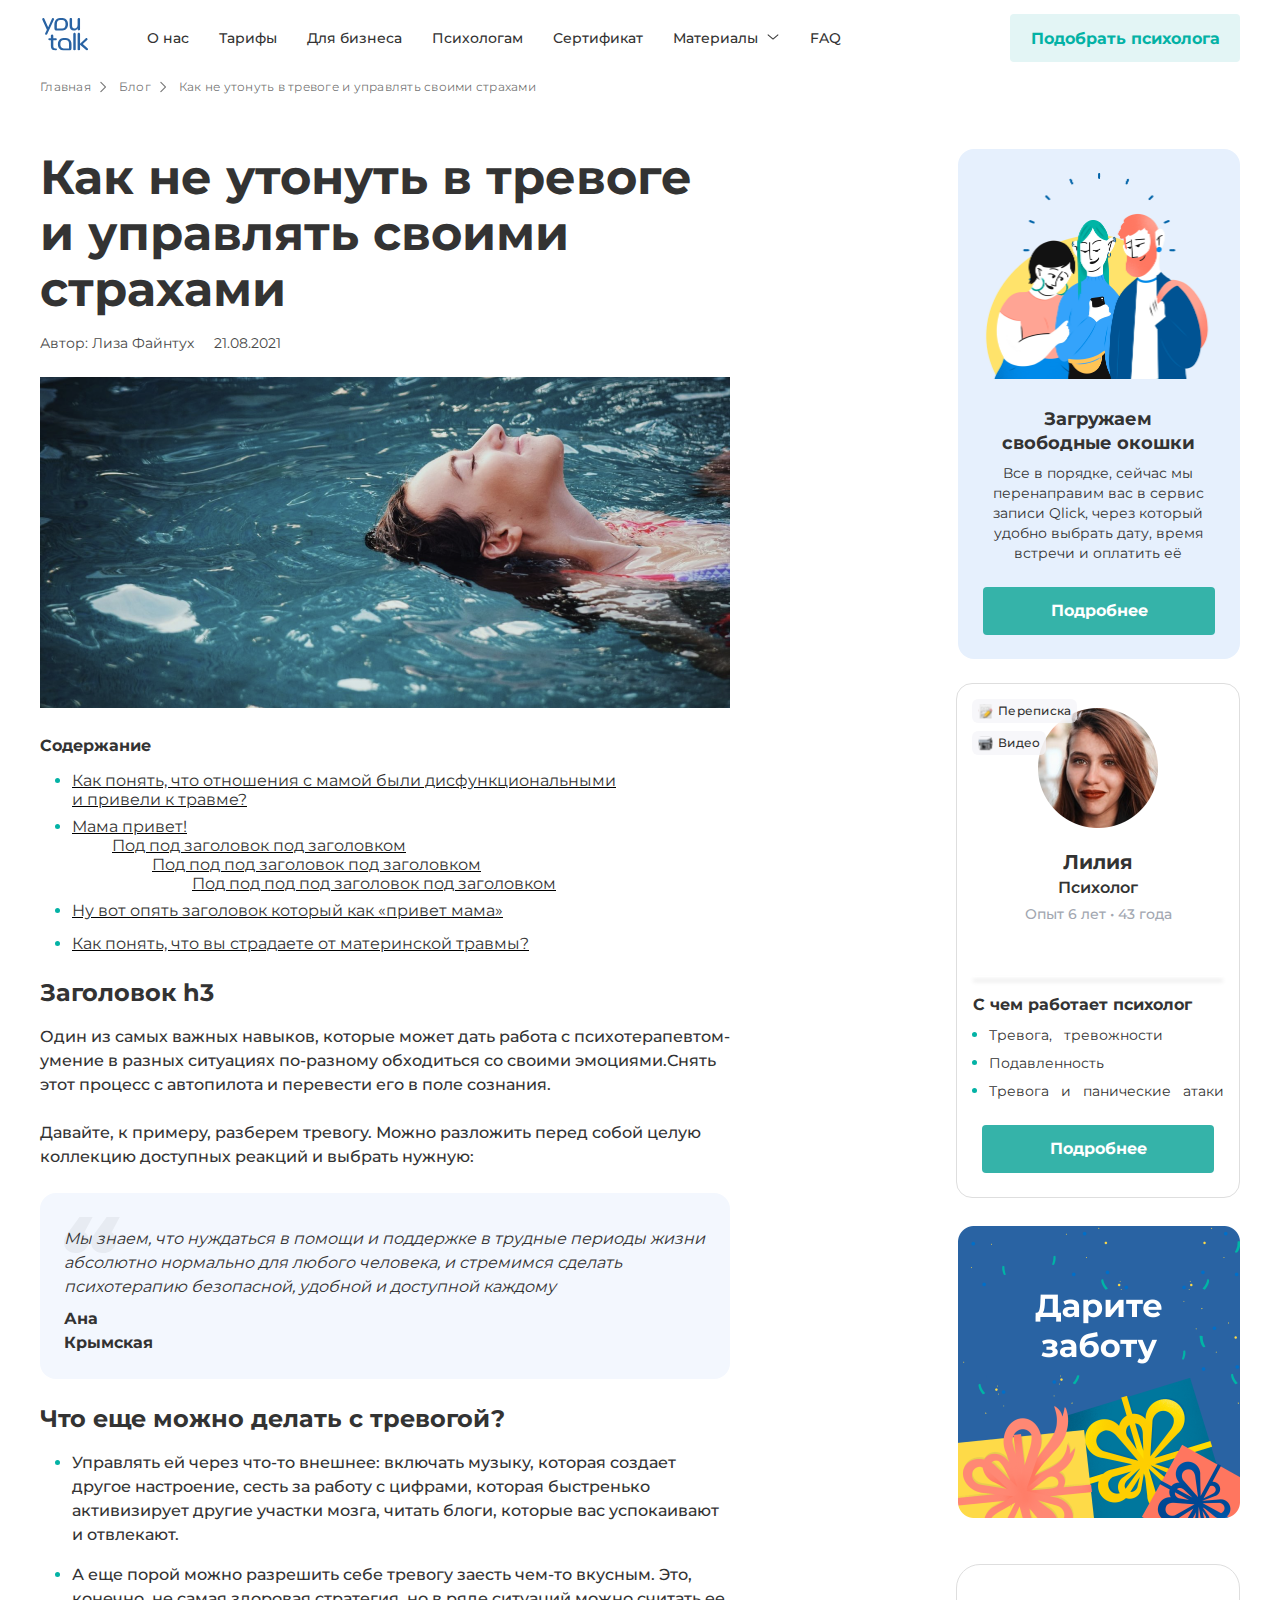
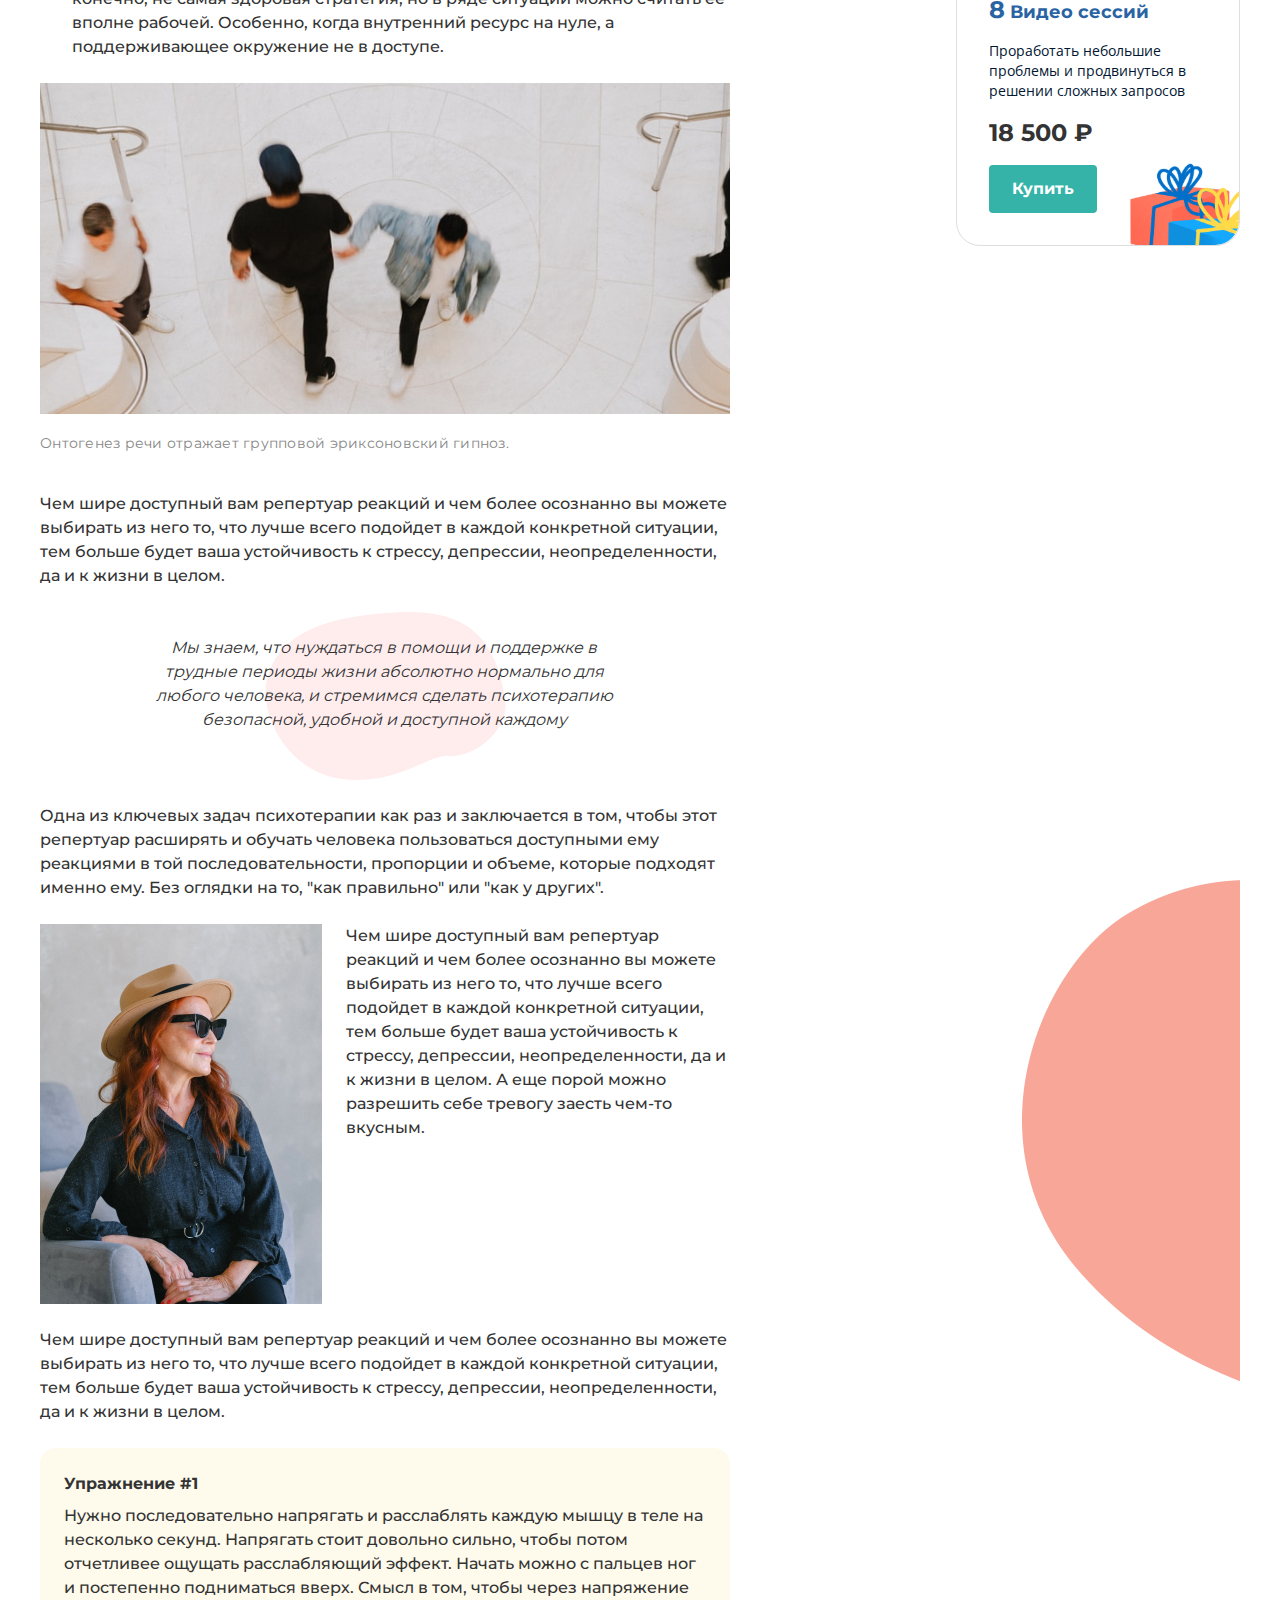
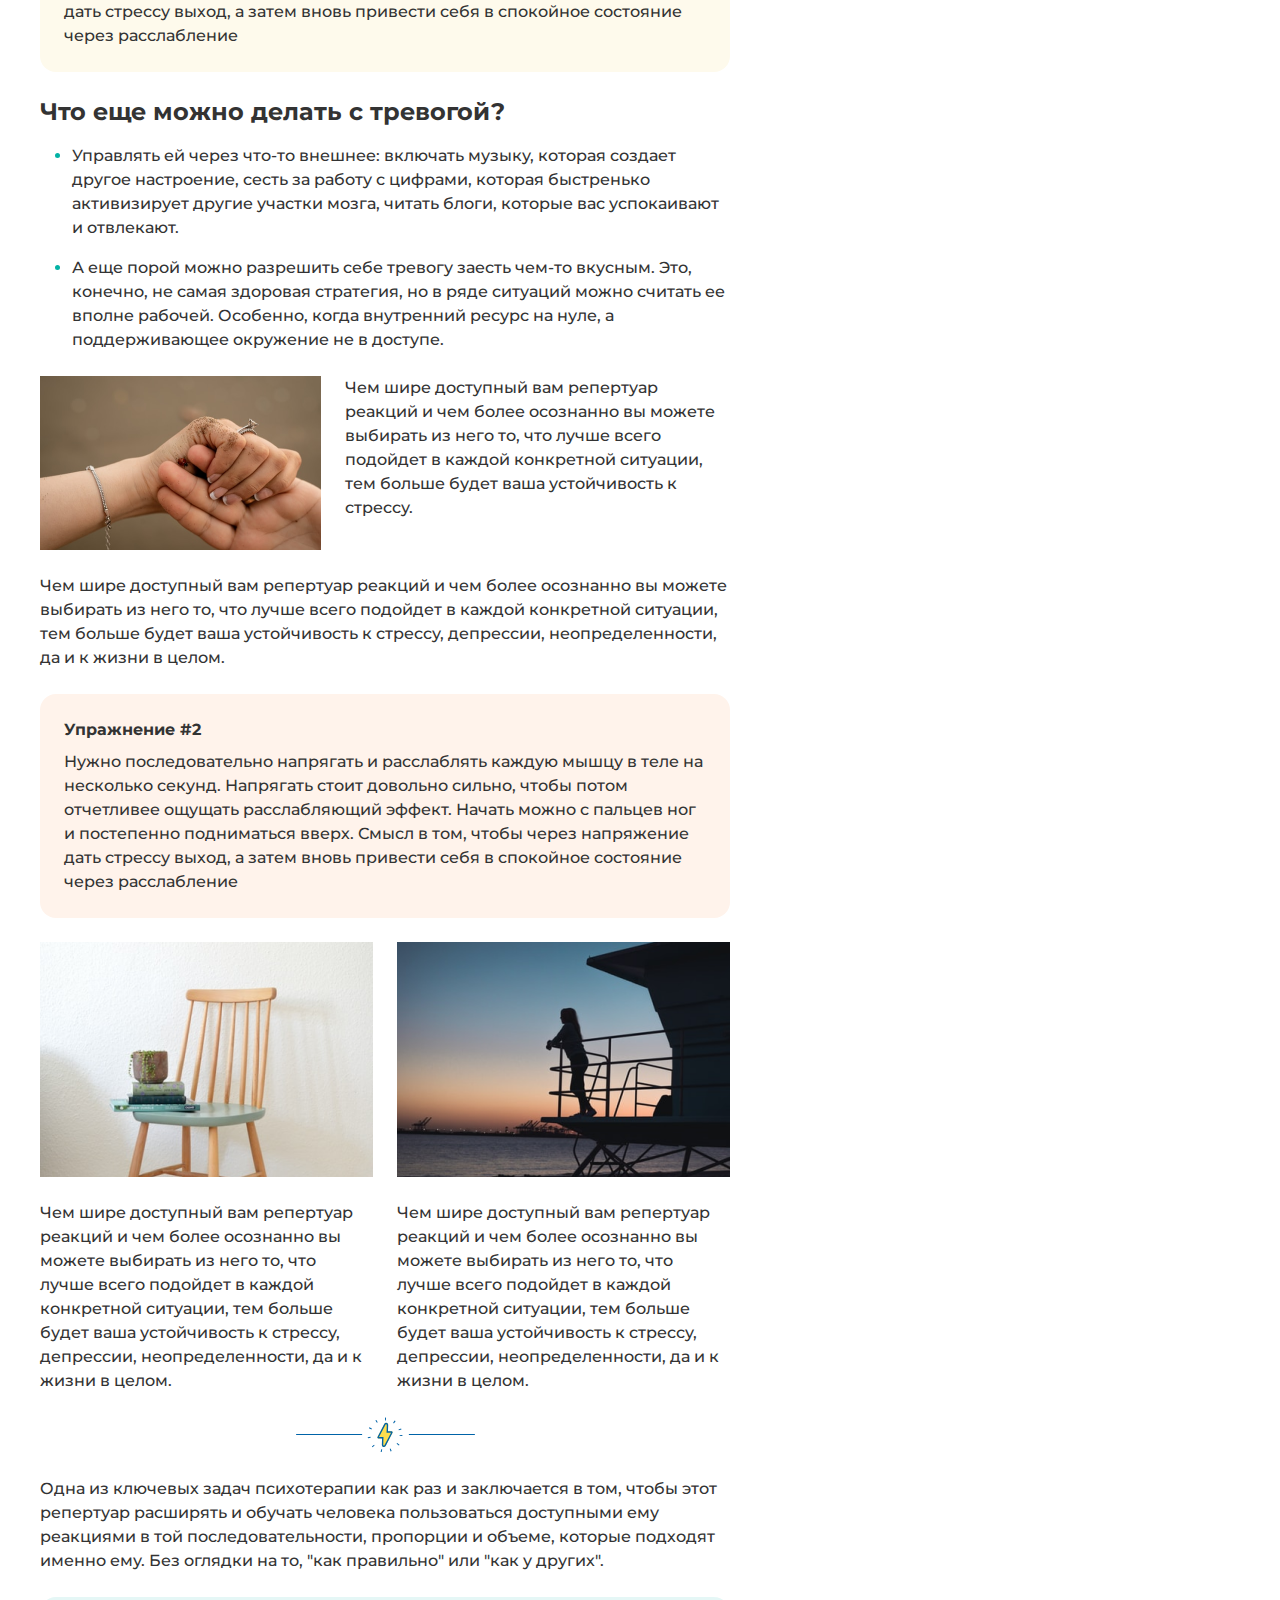
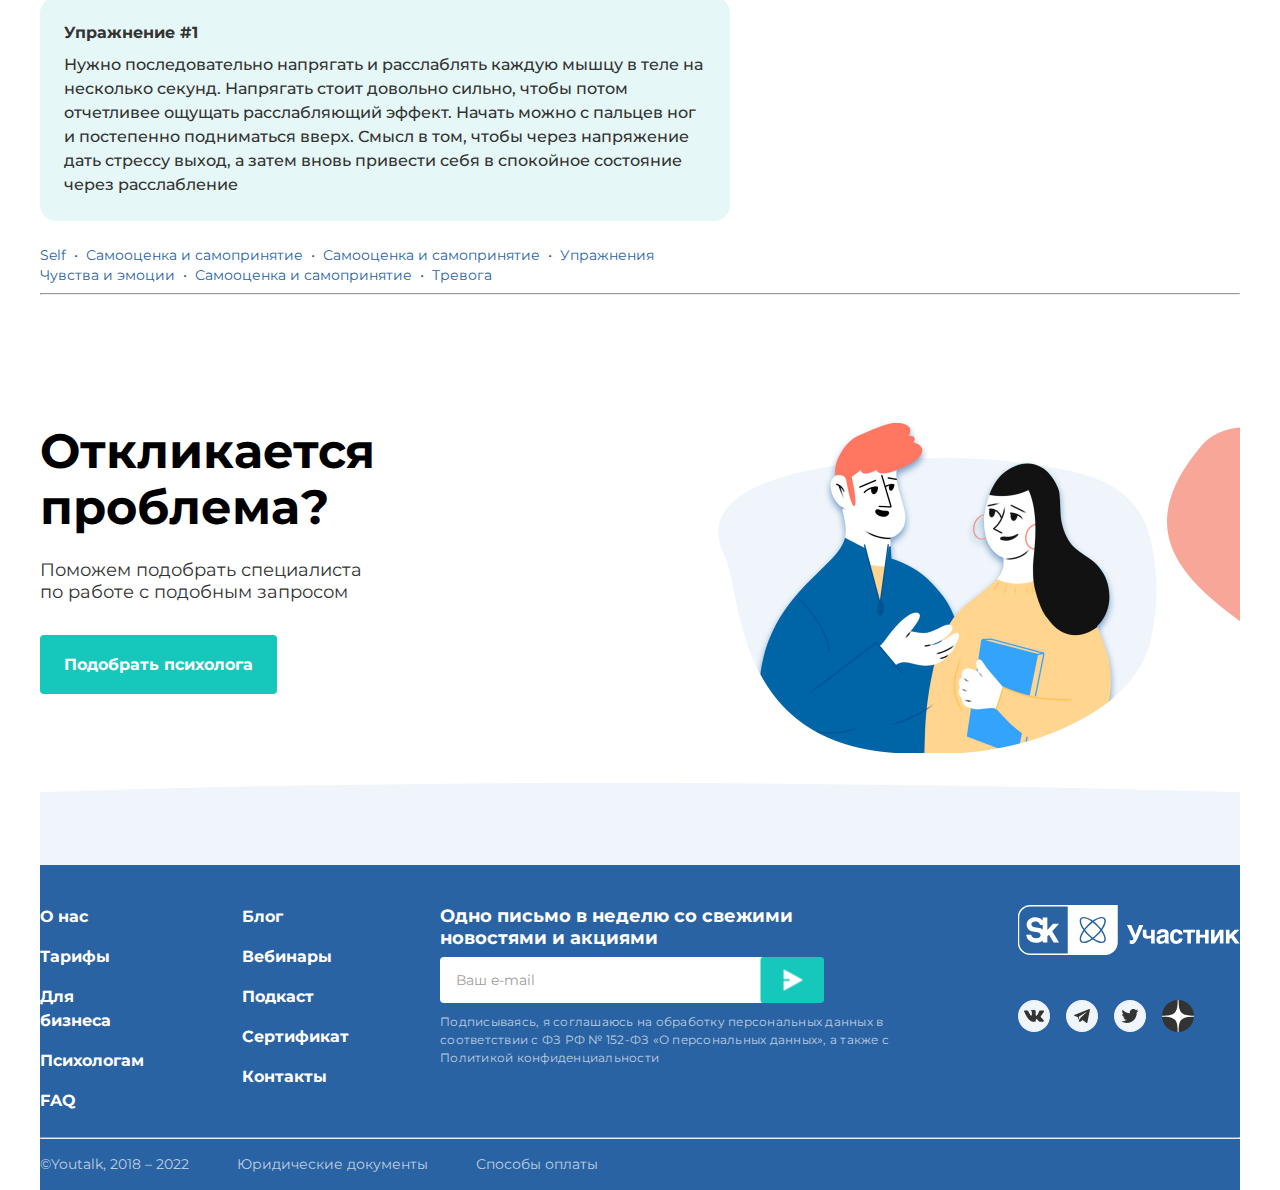
==== Article/index.html @ 116f2fff "add site" ====
<!DOCTYPE html>
<html lang="ru">
<head>
    <meta charset="utf-8">
    <meta name="viewport" content="width=device-width">
    <link rel="stylesheet" href="../Article/CSS/index.css">
    <link rel="preconnect" href="https://fonts.googleapis.com">
    <link rel="preconnect" href="https://fonts.gstatic.com" crossorigin>
    <link href="https://fonts.googleapis.com/css2?family=Open+Sans&display=swap" rel="stylesheet">
    <title>Youtalk - Article</title>
</head>

<body>
    <div class="container">
        <header>
            <section class="header">
                <div class="header__logo">
                    <svg width="51" height="36" viewBox="0 0 52 40" fill="none" xmlns="http://www.w3.org/2000/svg">
                        <g clip-path="url(#clip0_4492_2245)">
                            <path
                                d="M13.3302 1.2804C13.3303 1.11943 13.2953 0.960409 13.2279 0.814578C13.1604 0.668747 13.0621 0.539666 12.9398 0.436463C12.6952 0.205117 12.3717 0.0779848 12.0367 0.0815367C11.8038 0.0777518 11.5746 0.140646 11.3756 0.262943C11.1562 0.404074 10.9896 0.614972 10.902 0.862374L6.73786 10.2114L2.56334 0.84397C2.47188 0.611079 2.31107 0.412633 2.10314 0.276053C1.89521 0.139474 1.65042 0.0715042 1.40259 0.0815367C1.04757 0.079776 0.703499 0.205576 0.431833 0.436463C0.296375 0.538044 0.186622 0.670551 0.111538 0.823162C0.036454 0.975774 -0.00183214 1.14416 -0.000193683 1.31458C-0.00164511 1.48194 0.034856 1.64742 0.106512 1.79833L5.31166 12.9772L3.45342 16.9839C3.3752 17.1552 3.3293 17.3398 3.31809 17.5281C3.31575 17.6859 3.35009 17.8421 3.41834 17.9841C3.48659 18.1261 3.58685 18.25 3.71107 18.3458C3.95587 18.5555 4.26716 18.6694 4.58814 18.6665C4.82369 18.6655 5.05368 18.5941 5.24919 18.4614C5.46262 18.3199 5.62866 18.1164 5.72546 17.8778L13.2235 1.79833C13.2944 1.63509 13.3308 1.45867 13.3302 1.2804Z"
                                fill="#2963A3" />
                            <path
                                d="M39.5071 12.5118C39.4991 12.6807 39.5263 12.8493 39.5868 13.0069C39.6473 13.1645 39.7399 13.3075 39.8585 13.4267C39.982 13.5416 40.1267 13.6306 40.2844 13.6888C40.442 13.747 40.6095 13.7732 40.7772 13.7659C41.1428 13.7818 41.5002 13.6536 41.774 13.4083C41.9002 13.2915 42.0001 13.1486 42.067 12.9894C42.1339 12.8302 42.1662 12.6584 42.1618 12.4855V1.3908C42.1708 1.21084 42.1431 1.03093 42.0804 0.862232C42.0178 0.693535 41.9214 0.539656 41.7974 0.410152C41.5163 0.179307 41.1644 0.0543847 40.8022 0.0567829C40.4399 0.0591811 40.0897 0.188751 39.8116 0.423298C39.6856 0.549219 39.587 0.700291 39.522 0.866874C39.457 1.03346 39.4271 1.21189 39.4343 1.3908V7.79787C39.4343 8.94064 39.115 9.85819 38.4765 10.5505C38.1492 10.8971 37.7523 11.1689 37.3123 11.3476C36.8724 11.5262 36.3997 11.6077 35.926 11.5864C35.029 11.5864 34.3636 11.3322 33.9298 10.8239C33.4961 10.3157 33.28 9.52693 33.2818 8.45777V1.3908C33.2908 1.21084 33.2631 1.03093 33.2005 0.862232C33.1378 0.693535 33.0414 0.539656 32.9174 0.410152C32.7839 0.287248 32.6274 0.192539 32.4571 0.131589C32.2868 0.0706386 32.1062 0.0446762 31.9258 0.0552264C31.7423 0.044194 31.5584 0.0698661 31.3846 0.130771C31.2109 0.191677 31.0508 0.286617 30.9134 0.410152C30.7882 0.538814 30.6911 0.692558 30.6284 0.861466C30.5656 1.03037 30.5386 1.2107 30.5491 1.3908V8.48932C30.5491 12.0508 32.1505 13.8316 35.3534 13.8316C36.2042 13.8433 37.0441 13.6371 37.7946 13.2322C38.523 12.833 39.1186 12.2258 39.5071 11.4865V12.5118Z"
                                fill="#2963A3" />
                            <path
                                d="M15.3551 33.8917L14.5977 33.8364C13.8794 33.7821 13.3442 33.5551 12.992 33.1555C12.6432 32.7559 12.4714 32.1275 12.4714 31.2731V24.6767H15.1339C15.4483 24.7007 15.7604 24.6071 16.0109 24.4138C16.1171 24.3137 16.2 24.191 16.2536 24.0546C16.3071 23.9182 16.33 23.7715 16.3207 23.6251C16.329 23.4788 16.3055 23.3324 16.2521 23.1962C16.1986 23.0599 16.1163 22.9371 16.0109 22.8364C15.7647 22.6328 15.4515 22.5305 15.1339 22.5498H12.461V19.7419C12.4712 19.5607 12.4427 19.3794 12.3776 19.2103C12.3125 19.0411 12.2123 18.888 12.0837 18.7613C11.8092 18.5154 11.4508 18.3871 11.0843 18.4037C10.9052 18.3942 10.7261 18.4207 10.5572 18.4817C10.3883 18.5426 10.2331 18.6367 10.1005 18.7587C9.97531 18.8873 9.8782 19.0411 9.81544 19.21C9.75268 19.3789 9.72567 19.5592 9.73614 19.7393V22.5498H8.11734C7.79965 22.5299 7.48629 22.6323 7.24028 22.8364C7.13405 22.9366 7.05098 23.0592 6.997 23.1955C6.94302 23.3319 6.91945 23.4785 6.92797 23.6251C6.92797 24.3262 7.32443 24.6767 8.11734 24.6767H9.73614V31.0838C9.73614 32.6271 10.0953 33.797 10.8162 34.5857C11.5371 35.3745 12.6224 35.8267 14.0798 35.9371L14.8086 35.9897C15.2321 36.0514 15.6639 35.9701 16.037 35.7583C16.1722 35.6685 16.282 35.5447 16.3555 35.399C16.4289 35.2533 16.4636 35.0908 16.456 34.9275C16.4634 34.7955 16.4441 34.6633 16.3994 34.539C16.3547 34.4147 16.2854 34.3009 16.1957 34.2045C15.959 34.0065 15.6624 33.8961 15.3551 33.8917Z"
                                fill="#2963A3" />
                            <path
                                d="M36.0118 16.4976C35.6534 16.4854 35.3031 16.6071 35.028 16.8394C34.8939 16.9653 34.7892 17.1198 34.7217 17.2917C34.6541 17.4637 34.6254 17.6486 34.6376 17.8332V34.683C34.6246 34.8657 34.6529 35.0489 34.7206 35.2189C34.7882 35.3888 34.8934 35.5409 35.028 35.6636C35.3067 35.8877 35.6558 36.0034 36.0118 35.9896C36.3648 36.0049 36.7111 35.8889 36.9851 35.6636C37.1159 35.5385 37.2176 35.3857 37.2828 35.2161C37.3481 35.0465 37.3753 34.8644 37.3625 34.683V17.8332C37.3745 17.6498 37.347 17.466 37.2819 17.2944C37.2167 17.1228 37.1155 16.9676 36.9851 16.8394C36.7147 16.606 36.3672 16.484 36.0118 16.4976Z"
                                fill="#2963A3" />
                            <path
                                d="M50.5131 33.6997L45.2247 28.9831L50.0291 24.54C50.1683 24.4229 50.2814 24.2773 50.3608 24.1128C50.4402 23.9482 50.4841 23.7686 50.4897 23.5856C50.4811 23.2483 50.3445 22.9273 50.1081 22.689C49.8716 22.4506 49.5536 22.3133 49.2197 22.3053C48.8832 22.327 48.5664 22.473 48.3296 22.7154L42.1771 28.5204V17.8332C42.1897 17.6498 42.1624 17.4658 42.0972 17.2941C42.032 17.1225 41.9305 16.9673 41.7997 16.8394C41.5303 16.606 41.1836 16.4839 40.829 16.4976C40.4698 16.4853 40.1186 16.6069 39.8426 16.8394C39.7085 16.9653 39.6038 17.1198 39.5363 17.2918C39.4687 17.4637 39.44 17.6487 39.4522 17.8332V34.6593C39.44 34.8443 39.4687 35.0296 39.5362 35.202C39.6037 35.3743 39.7084 35.5293 39.8426 35.6557C40.119 35.8873 40.4701 36.008 40.829 35.9949C41.1833 36.0094 41.53 35.8882 41.7997 35.6557C41.9306 35.5273 42.0321 35.3717 42.0973 35.1996C42.1624 35.0275 42.1897 34.8431 42.1771 34.6593V29.6115L48.8969 35.6084C49.1412 35.8532 49.4716 35.9903 49.8156 35.9896C49.9738 35.9905 50.1303 35.9568 50.2745 35.891C50.4187 35.8253 50.5471 35.7289 50.6511 35.6084C50.8844 35.3667 51.0135 35.0416 51.0102 34.704C51.0095 34.5092 50.9643 34.3173 50.8781 34.1431C50.7918 33.9689 50.667 33.8171 50.5131 33.6997Z"
                                fill="#2963A3" />
                            <path
                                d="M15.3343 13.8212H22.33C23.5218 13.8473 24.6994 13.5563 25.7446 12.9773C26.719 12.417 27.5076 11.5782 28.0114 10.5664C28.5603 9.4342 28.8325 8.18555 28.8052 6.92515C28.8357 5.65685 28.5634 4.39979 28.0114 3.26021C27.5092 2.24593 26.7203 1.40505 25.7446 0.844087C24.6994 0.265099 23.5218 -0.0259512 22.33 0.000152312H20.1204C18.9295 -0.0259836 17.7527 0.265083 16.7085 0.844087C15.7316 1.40353 14.9423 2.24482 14.4416 3.26021C13.8888 4.39956 13.6156 5.65664 13.6452 6.92515V10.7794C13.6452 13.001 14.2074 13.8212 15.3343 13.8212ZM17.3695 3.41796C18.0184 2.61171 18.9354 2.20858 20.1204 2.20858H22.33C23.5168 2.20858 24.4346 2.61346 25.0835 3.42322C25.7325 4.23297 26.056 5.40028 26.0543 6.92515C26.0543 8.4693 25.7351 9.64099 25.0966 10.4402C24.4581 11.2395 23.5359 11.64 22.33 11.6417H16.43C16.43 11.6417 16.3962 8.46842 16.3962 6.92515C16.3962 5.38188 16.7215 4.23034 17.3695 3.41796Z"
                                fill="#2963A3" />
                            <path
                                d="M29.6094 23.023C28.5657 22.4423 27.3887 22.1502 26.1974 22.1764H23.9878C22.7959 22.1515 21.6184 22.4434 20.5733 23.023C19.5977 23.5829 18.8087 24.4229 18.3064 25.4365C17.7604 26.5777 17.4927 27.8343 17.5257 29.1014C17.4952 30.3607 17.7629 31.609 18.3064 32.7427C18.8095 33.755 19.5983 34.594 20.5733 35.1536C21.6186 35.7322 22.7961 36.0232 23.9878 35.9975H30.9836C32.1131 35.9975 32.6726 35.1772 32.6726 32.9478V29.1014C32.7029 27.8328 32.4297 26.5756 31.8762 25.4365C31.3756 24.4218 30.5862 23.5813 29.6094 23.023ZM29.8879 33.818H23.9878C22.7855 33.818 21.8633 33.4184 21.2213 32.6191C20.5793 31.8199 20.261 30.6473 20.2662 29.1014C20.2662 27.5731 20.5898 26.4057 21.2369 25.5995C21.8841 24.7932 22.8011 24.3884 23.9878 24.3849H26.1974C27.3842 24.3849 28.302 24.7897 28.951 25.5995C29.5999 26.4092 29.9261 27.5766 29.9295 29.1014C29.9295 30.6447 29.8879 33.818 29.8879 33.818Z"
                                fill="#2963A3" />
                        </g>
                        <defs>
                            <clipPath id="clip0_4492_2245">
                                <rect width="51" height="36" fill="white" />
                            </clipPath>
                        </defs>
                    </svg>
                </div>
                <div>
                    <nav class="header__nav">
                        <ul class="header__list">
                            <li class="header__item">
                                <a class="header__link" href="#">О нас</a>
                            </li>
                            <li class="header__item">
                                <a class="header__link" href="#">Тарифы</a>
                            </li>
                            <li class="header__item">
                                <a class="header__link" href="#">Для бизнеса</a>
                            </li>
                            <li class="header__item">
                                <a class="header__link" href="#">Психологам</a>
                            </li>
                            <li class="header__item">
                                <a class="header__link" href="#">Сертификат</a>
                            </li>
                            <li class="header__item">
                                <a class="header__link header__link_text header__link_arrow" href="#">Материалы</a>
                            </li>
                            <li class="header__item">
                                <a class="header__link" href="#">FAQ</a>
                            </li>
                        </ul>
                    </nav>
                </div>
                <div>
                    <button type="button" class="header__btn">Подобрать психолога</button>
                    <div class="header-adapt_btn">
                        <img width="40" height="40" src="images/png/header-btn.png" alt="кпнока">
                    </div>
                </div>
            </section>
        </header>
        <main>
            <div class="container">
                <div class="main-Article__background"></div>
                <section>
                    <div>
                        <ul class="hero__navigation">
                            <li class="hero__navigation-nav"><button
                                    class="hero__navigation-btn hero__navigation-btn_arrow">Главная</button></li>
                            <li class="hero__navigation-nav"><button
                                    class="hero__navigation-btn hero__navigation-btn_arrow">Блог</button></li>
                            <li class="hero__navigation-nav"><button
                                    class="hero__navigation-btn hero__navigation-btn3">Как не утонуть в тревоге и
                                    управлять своими страхами</button></li>
                        </ul>
                    </div>
                    <div class="container__grid">
                        <div class="Article">
                            <div class="article__title-main">
                                <h3 class="hero__article_title">Как не утонуть в тревоге и управлять своими страхами
                                </h3>
                                <div class="hero__article_author-data">
                                    <ul class="hero__article_author-data-text">
                                        <li class="hero__article_aurhor">Автор: Лиза Файнтух</li>
                                        <li class="hero__article_data">21.08.2021</li>
                                        <li class="Article__adapt-list">Self</li>
                                    </ul>
                                </div>
                                <div class="hero__article_img">
                                    <img class="hero__article_img-item" src="images/png/article-img.png"
                                        alt="Изображение статьи" class="hero__article_img-png">
                                </div>
                            </div>
                            <div class="hero__content">
                                <h1 class="hero__content_title">Содержание</h1>
                                <div class="hero_content__listitem-one">
                                    <ul class="hero__content-list">
                                        <li class="hero__content-item"><span class="hero__content-item-text">Как понять,
                                                что отношения с мамой были дисфункциональными<br>и привели к
                                                травме?</span></li>
                                    </ul>
                                </div>
                                <div class="hero_content__listitem-two">
                                    <ul class="hero__content-list hero__content-list-dontmovie">
                                        <li class="hero__content-item"><span class="hero__content-item-text">Мама
                                                привет!</span>
                                            <ul class="hero__item-underitem-list">
                                                <li class="hero__content-item-underitem"><span
                                                        class="hero__content-item-text">Под под заголовок под
                                                        заголовком</span></li>
                                                <ul class="hero__item-underitem-list hero__content-item-underitem-1">
                                                    <li class="hero__content-item-underitem"><span
                                                            class="hero__content-item-text">Под под под заголовок под
                                                            заголовком</span></li>
                                                    <ul class="hero__content-item-underitem-2">
                                                        <li
                                                            class="hero__item-underitem-list hero__content-item-underitem">
                                                            <span class="hero__content-item-text">Под под под под
                                                                заголовок под заголовком</span></li>
                                                    </ul>
                                                </ul>
                                            </ul>
                                        </li>
                                    </ul>
                                </div>
                                <div class="hero_content__listitem-three">
                                    <ul class="hero__content-list-two hero__content-list-dontmovie">
                                        <li class="hero__content-item"><span class="hero__content-item-text">Ну вот
                                                опять заголовок который как «привет мама»</span></li>
                                    </ul>
                                </div>
                                <div class="hero_content__listitem-four">
                                    <ul class="hero__content-list-two">
                                        <li class="hero__content-item"><span class="hero__content-item-text">Как понять,
                                                что вы страдаете от материнской травмы?</span></li>
                                    </ul>
                                </div>
                            </div>
                            <div class="hero__article_prologue">
                                <h3 class="hero_article_prologue-title">Заголовок h3</h3>
                                <p class="hero_article_prologue-text">Один из самых важных навыков, которые может дать
                                    работа с психотерапевтом- умение в разных ситуациях по-разному обходиться со своими
                                    эмоциями.Снять этот процесс с автопилота и перевести его в поле
                                    сознания.<br><br>Давайте, к примеру, разберем тревогу. Можно разложить перед собой
                                    целую коллекцию доступных реакций и выбрать нужную:</p>
                            </div>
                            <div class="hero__article_prologue-quote">
                                <p class="hero__article_prologue-quote-text">Мы знаем, что нуждаться в помощи и
                                    поддержке в трудные периоды жизни абсолютно нормально для любого человека, и
                                    стремимся сделать психотерапию безопасной, удобной и доступной каждому</p>
                                <p class="hero__article_prologue-quote-author">Ана Крымская</p>
                            </div>
                            <div class="hero__article">
                                <div class="hero__article-1blog">
                                    <h3 class="hero__article-1blog-title">Что еще можно делать с тревогой?</h3>
                                    <ul class="hero__article-1blog-text">
                                        <li class="hero__article-1blog-item"><span
                                                class="hero__article-1blog-item-text">Управлять ей через что-то внешнее:
                                                включать музыку, которая создает другое настроение, сесть за работу с
                                                цифрами, которая быстренько активизирует другие участки мозга, читать
                                                блоги, которые вас успокаивают и отвлекают.</span></li>
                                        <li class="hero__article-1blog-item"><span
                                                class="hero__article-1blog-item-text">А еще порой можно разрешить себе
                                                тревогу заесть чем-то вкусным. Это, конечно, не самая здоровая
                                                стратегия, но в ряде ситуаций можно считать ее вполне рабочей. Особенно,
                                                когда внутренний ресурс на нуле, а поддерживающее окружение не в
                                                доступе.</span></li>
                                    </ul>
                                </div>
                                <div class="hero__article-img-threeman">
                                    <div class="hero__article-img-threeman">
                                        <img class="hero__article-img-threeman-item" src="images/png/3man.png"
                                            alt="Изображение в статье">
                                    </div>
                                    <p class="hero__article-img-undertext">Онтогенез речи отражает групповой
                                        эриксоновский гипноз.</p>
                                </div>
                                <div class="article-content_1">
                                    <p class="article-content_1-text">Чем шире доступный вам репертуар реакций и чем
                                        более осознанно вы можете выбирать из него то, что лучше всего подойдет в каждой
                                        конкретной ситуации, тем больше будет ваша устойчивость к стрессу, депрессии,
                                        неопределенности, да и к жизни в целом.</p>
                                </div>
                                <div class="article-content_2">
                                    <p class="article_text_quote">Мы знаем, что нуждаться в помощи и поддержке в трудные
                                        периоды жизни абсолютно нормально для любого человека, и стремимся сделать
                                        психотерапию безопасной, удобной и доступной каждому</p>
                                </div>
                                <div class="article-content_3">
                                    <p class="article-content_3-text">Одна из ключевых задач психотерапии как раз и
                                        заключается в том, чтобы этот репертуар расширять и обучать человека
                                        пользоваться доступными ему реакциями в той последовательности, пропорции и
                                        объеме, которые подходят именно ему. Без оглядки на то, "как правильно" или "как
                                        у других".</p>
                                </div>
                                <div class="article-content_4">
                                    <img class="article-content_4-img" class="article-content_4-img"
                                        src="images/png/woman in a hat.png" alt="Изображение в статье">
                                    <p class="article-content_4-text">Чем шире доступный вам репертуар реакций и чем
                                        более осознанно вы можете выбирать из него то, что лучше всего подойдет в каждой
                                        конкретной ситуации, тем больше будет ваша устойчивость к стрессу, депрессии,
                                        неопределенности, да и к жизни в целом.
                                        А еще порой можно разрешить себе тревогу заесть чем-то вкусным. </p>
                                </div>
                                <div class="article-content_5">
                                    <p class="article-content_5-text">Чем шире доступный вам репертуар реакций и чем
                                        более осознанно вы можете выбирать из него то, что лучше всего подойдет в каждой
                                        конкретной ситуации, тем больше будет ваша устойчивость к стрессу, депрессии,
                                        неопределенности, да и к жизни в целом.</p>
                                </div>
                                <div class="article-content_6">
                                    <h1 class="article-content_6-title">Упражнение #1</h1>
                                    <p class="article-content_6-text">Нужно последовательно напрягать и расслаблять
                                        каждую мышцу в теле на несколько секунд. Напрягать стоит довольно сильно, чтобы
                                        потом отчетливее ощущать расслабляющий эффект. Начать можно с пальцев ног и
                                        постепенно подниматься вверх. Смысл в том, чтобы через напряжение дать стрессу
                                        выход, а затем вновь привести себя в спокойное состояние через расслабление</p>
                                </div>
                                <div class="article-content_7">
                                    <h3 class="article-content_7-title">Что еще можно делать с тревогой?</h3>
                                    <ul class="article-content_7-text">
                                        <li class="article-content_7-item"><span
                                                class="hero__article-1blog-item-text">Управлять ей через что-то внешнее:
                                                включать музыку, которая создает другое настроение, сесть за работу с
                                                цифрами, которая быстренько активизирует другие участки мозга, читать
                                                блоги, которые вас успокаивают и отвлекают.</span></li>
                                        <li class="article-content_7-item"><span class="hero__article-1blog-item-text">А
                                                еще порой можно разрешить себе тревогу заесть чем-то вкусным. Это,
                                                конечно, не самая здоровая стратегия, но в ряде ситуаций можно считать
                                                ее вполне рабочей. Особенно, когда внутренний ресурс на нуле, а
                                                поддерживающее окружение не в доступе.</span></li>
                                    </ul>
                                </div>
                                <div class="article-content_8">
                                    <img class="article-content_8-img" class="article-content_8-img"
                                        src="images/png/handshake.png" alt="Изображение в статье">
                                    <p class="article-content_8-text">Чем шире доступный вам репертуар реакций и чем
                                        более осознанно вы можете выбирать из него то, что лучше всего подойдет в каждой
                                        конкретной ситуации, тем больше будет ваша устойчивость к стрессу.</p>
                                </div>
                                <div class="article-content_9">
                                    <p class="article-content_9-text">Чем шире доступный вам репертуар реакций и чем
                                        более осознанно вы можете выбирать из него то, что лучше всего подойдет в каждой
                                        конкретной ситуации, тем больше будет ваша устойчивость к стрессу, депрессии,
                                        неопределенности, да и к жизни в целом.</p>
                                </div>
                                <div class="article-content_10">
                                    <h1 class="article-content_10-title">Упражнение #2</h1>
                                    <p class="article-content_10-text">Нужно последовательно напрягать и расслаблять
                                        каждую мышцу в теле на несколько секунд. Напрягать стоит довольно сильно, чтобы
                                        потом отчетливее ощущать расслабляющий эффект. Начать можно с пальцев ног и
                                        постепенно подниматься вверх. Смысл в том, чтобы через напряжение дать стрессу
                                        выход, а затем вновь привести себя в спокойное состояние через расслабление</p>
                                </div>
                                <div class="article-content_11">
                                    <div class="article-content_11-card">
                                        <img class="article-content_11-img" src="images/png/chair.png"
                                            alt="Изображение в статье">
                                        <p class="article-content_11-text">Чем шире доступный вам репертуар реакций и
                                            чем более осознанно вы можете выбирать из него то, что лучше всего подойдет
                                            в каждой конкретной ситуации, тем больше будет ваша устойчивость к стрессу,
                                            депрессии, неопределенности, да и к жизни в целом.</p>
                                    </div>
                                    <div class="article-content_11-card">
                                        <img class="article-content_11-img" src="images/png/sunset.png"
                                            alt="Изображение в статье">
                                        <p class="article-content_11-text">Чем шире доступный вам репертуар реакций и
                                            чем более осознанно вы можете выбирать из него то, что лучше всего подойдет
                                            в каждой конкретной ситуации, тем больше будет ваша устойчивость к стрессу,
                                            депрессии, неопределенности, да и к жизни в целом.</p>
                                    </div>
                                </div>
                                <div class="article-content_12">
                                    <svg width="179" height="36" viewBox="0 0 179 36" fill="none"
                                        xmlns="http://www.w3.org/2000/svg">
                                        <line x1="112.875" y1="17.5" x2="178.875" y2="17.5" stroke="#0063A8" />
                                        <line x1="0.125" y1="17.5" x2="66.125" y2="17.5" stroke="#0063A8" />
                                        <circle cx="89" cy="18" r="16" stroke="#0063A8" stroke-width="2.76396"
                                            stroke-dasharray="0.98 8.39" />
                                        <mask id="path-4-inside-1_4492_1161" fill="white">
                                            <path fill-rule="evenodd" clip-rule="evenodd"
                                                d="M88.3889 6.81244L81.4831 19.9672C81.1336 20.6331 81.6165 21.4321 82.3685 21.4321H86.0514L85.8715 27.9452C85.813 30.0634 88.6566 30.8062 89.6415 28.9301L96.5473 15.7753C96.8969 15.1094 96.414 14.3105 95.6619 14.3105H91.979L92.159 7.7973C92.2175 5.67913 89.3738 4.93628 88.3889 6.81244Z" />
                                        </mask>
                                        <path fill-rule="evenodd" clip-rule="evenodd"
                                            d="M88.3889 6.81244L81.4831 19.9672C81.1336 20.6331 81.6165 21.4321 82.3685 21.4321H86.0514L85.8715 27.9452C85.813 30.0634 88.6566 30.8062 89.6415 28.9301L96.5473 15.7753C96.8969 15.1094 96.414 14.3105 95.6619 14.3105H91.979L92.159 7.7973C92.2175 5.67913 89.3738 4.93628 88.3889 6.81244Z"
                                            fill="#FFDF4E" />
                                        <path
                                            d="M81.4831 19.9672L82.712 20.6123H82.712L81.4831 19.9672ZM88.3889 6.81244L89.6177 7.45753V7.45753L88.3889 6.81244ZM86.0514 21.4321L87.4388 21.4704L87.4782 20.0442H86.0514V21.4321ZM85.8715 27.9452L84.4842 27.9069L85.8715 27.9452ZM89.6415 28.9301L88.4127 28.285L89.6415 28.9301ZM96.5473 15.7753L97.7761 16.4204L96.5473 15.7753ZM91.979 14.3105L90.5917 14.2721L90.5523 15.6983H91.979V14.3105ZM92.159 7.7973L93.5463 7.83563L92.159 7.7973ZM82.712 20.6123L89.6177 7.45753L87.1601 6.16735L80.2543 19.3222L82.712 20.6123ZM82.3685 20.0442C82.6602 20.0442 82.8475 20.3541 82.712 20.6123L80.2543 19.3222C79.4196 20.9122 80.5728 22.8199 82.3685 22.8199V20.0442ZM86.0514 20.0442H82.3685V22.8199H86.0514V20.0442ZM87.2588 27.9835L87.4388 21.4704L84.6641 21.3937L84.4842 27.9069L87.2588 27.9835ZM88.4127 28.285C88.1113 28.8592 87.2409 28.6319 87.2588 27.9835L84.4842 27.9069C84.385 31.4949 89.202 32.7533 90.8704 29.5752L88.4127 28.285ZM95.3185 15.1302L88.4127 28.285L90.8704 29.5752L97.7761 16.4204L95.3185 15.1302ZM95.6619 15.6983C95.3702 15.6983 95.1829 15.3884 95.3185 15.1302L97.7761 16.4204C98.6108 14.8304 97.4577 12.9226 95.6619 12.9226V15.6983ZM91.979 15.6983H95.6619V12.9226H91.979V15.6983ZM90.7716 7.75897L90.5917 14.2721L93.3663 14.3488L93.5463 7.83563L90.7716 7.75897ZM89.6177 7.45753C89.9192 6.8833 90.7896 7.11065 90.7716 7.75897L93.5463 7.83563C93.6454 4.24762 88.8285 2.98925 87.1601 6.16735L89.6177 7.45753Z"
                                            fill="#0063A8" mask="url(#path-4-inside-1_4492_1161)" />
                                    </svg>
                                </div>
                                <div class="article-content_13">
                                    <p class="article-content_13-text">Одна из ключевых задач психотерапии как раз и
                                        заключается в том, чтобы этот репертуар расширять и обучать человека
                                        пользоваться доступными ему реакциями в той последовательности, пропорции и
                                        объеме, которые подходят именно ему. Без оглядки на то, "как правильно" или "как
                                        у других".</p>
                                </div>
                                <div class="article-content_14">
                                    <h1 class="article-content_14-title">Упражнение #1</h1>
                                    <p class="article-content_14-text">Нужно последовательно напрягать и расслаблять
                                        каждую мышцу в теле на несколько секунд. Напрягать стоит довольно сильно, чтобы
                                        потом отчетливее ощущать расслабляющий эффект. Начать можно с пальцев ног и
                                        постепенно подниматься вверх. Смысл в том, чтобы через напряжение дать стрессу
                                        выход, а затем вновь привести себя в спокойное состояние через расслабление</p>
                                </div>
                                <div class="article-content_15">
                                    <ul class="article-content-15-list">
                                        <li class="article-content_15-item">Self</li>
                                        <li class="article-content_15-item">&#8226;</li>
                                        <li class="article-content_15-item">Самооценка и самопринятие</li>
                                        <li class="article-content_15-item">&#8226;</li>
                                        <li class="article-content_15-item">Самооценка и самопринятие</li>
                                        <li class="article-content_15-item">&#8226;</li>
                                        <li class="article-content_15-item">Упражнения</li>
                                    </ul>
                                    <ul class="article-content-15-list">
                                        <li class="article-content_15-item">Чувства и эмоции</li>
                                        <li class="article-content_15-item">&#8226;</li>
                                        <li class="article-content_15-item">Самооценка и самопринятие</li>
                                        <li class="article-content_15-item">&#8226;</li>
                                        <li class="article-content_15-item">Тревога</li>
                                    </ul>
                                </div>
                            </div>
                        </div>
                        <section class="wrap">
                            <div class="wrap-info">
                                <div class="wrap-block__one">
                                    <div class="wrap-block__one-img">
                                        <img class="wrap-block__one-img-item" src="images/png/wrap img people.png"
                                            alt="Изображение в статье">
                                    </div>
                                    <div class="wrap-block__one-info">
                                        <h1 class="wrap-block__one-title">Загружаем<br>свободные окошки</h1>
                                        <p class="wrap-block__one-text">Все в порядке, сейчас мы перенаправим вас в
                                            сервис записи Qlick, через который удобно выбрать дату, время встречи и
                                            оплатить её</p>
                                    </div>
                                    <div class="wrap-block__one_btn wrap-adapt-one">
                                        <button class="wrap-block_one-btn">Подробнее</button>
                                    </div>
                                </div>
                                <section class="wrap-block__two-adapt">
                                    <div class="wrap-block__two_tag">
                                        <ul class="wrap-block__two_list">
                                            <li class="wrap-block__two_item">
                                                <button class="wrap-block__two_btn-list">Переписка</button>
                                            </li>
                                            <li class="wrap-block__two_item">
                                                <button class="wrap-block__two_btn-video">Видео</button>
                                            </li>
                                        </ul>
                                    </div>
                                    <section class="wrap-block__two">
                                        <div class="wrap-block__two-img">
                                            <img width="120" height="120" src="images/png/wrap girl.png"
                                                alt="Фото психолога">
                                        </div>
                                        <div class="wrap-block__two-inform">
                                            <p class="wrap-block__two-name">Лилия</p>
                                            <p class="wrap-block__two-profession">Психолог</p>
                                            <p class="wrap-block__two-experience">Опыт 6 лет &#8226; 43 года</p>
                                        </div>
                                        <div class="wrap-block__two-line">
                                        </div>
                                        <div class="wrap-block__two-text">
                                            <h1 class="wrap-block__two-title">С чем работает психолог</h1>
                                            <ul class="wrap-block__two-list">
                                                <li class="wrap-block__two-item"><span
                                                        class="wrap-block__two-item-text">Тревога, тревожности</span>
                                                </li>
                                                <li class="wrap-block__two-item"><span
                                                        class="wrap-block__two-item-text">Подавленность</span></li>
                                                <li class="wrap-block__two-item"><span
                                                        class="wrap-block__two-item-text">Тревога и панические
                                                        атаки</span></li>
                                            </ul>
                                            <div class="wrap-block_one_btn wrap-adapt-one wrap-adapt-two">
                                                <button class="wrap-block_one-btn wrap-adapt-btn-two">Подробнее</button>
                                            </div>
                                        </div>
                                    </section>
                                </section>
                                <div class="wrap-block__three">
                                    <img class="wrap-block__three-main" src="images/png/wrap surprise.png"
                                        alt="Дарите заботу">
                                    <img class="wrap-block__three-1" src="images/png/wrap surprise 1.png"
                                        alt="Дарите заботу">
                                    <img class="wrap-block__three-2" src="images/png/wrap surprise 2.png"
                                        alt="Дарите заботу">
                                    <img class="wrap-block__three-3" src="images/png/wrap surprise 3.png"
                                        alt="Дарите заботу">
                                    <img class="wrap-block__three-4" src="images/png/wrap surprise 4.png"
                                        alt="Дарите заботу">
                                </div>
                                <div class="wrap-block__four">
                                    <div class="wrap-block__four-info">
                                        <h1 class="wrap-block__four-title"><span
                                                class="wrap-block__four-title-8">8</span> Видео сессий</h1>
                                        <p class="wrap-block__four-text">Проработать небольшие проблемы и продвинуться в
                                            решении сложных запросов</p>
                                        <p class="wrap-block__four-price">18 500 ₽</p>
                                        <button class="wrap-block_four-btn">Купить</button>
                                    </div>
                                </div>
                            </div>
                        </section>
                    </div>
                    <hr class="article__line">
                    <div class="article__block-down">
                        <div class="article__block-down_info">
                            <h3 class="article__block-down_title">Откликается<br>проблема?</h3>
                            <p class="article__block-down_text">Поможем подобрать специалиста<br>по работе с подобным
                                запросом</p>
                            <button class="article__block-down_btn">Подобрать психолога</button>
                        </div>
                        <div class="article__block-down_img">
                            <img width="520" height="330" src="images/png/two people.png" alt="Изображение двух людей">
                        </div>
                        <div class="article__block-down_vector">
                        </div>
                    </div>
            
        </main>
        <footer>
            <div class="footer__background"></div>
            <div class="container footer__menu">
                <div class="footer__nav">
                    <div class="footer__nav1">
                        <ul class="footer__nav-list">
                            <li>О нас</li>
                            <li>Тарифы</li>
                            <li>Для бизнеса</li>
                            <li>Психологам</li>
                            <li>FAQ</li>
                        </ul>
                    </div>
                    <div class="footer__nav2">
                        <ul class="footer__nav-list">
                            <li>Блог</li>
                            <li>Вебинары</li>
                            <li>Подкаст</li>
                            <li>Сертификат</li>
                            <li>Контакты</li>
                        </ul>
                    </div>
                </div>
                <div class="footer__registration">
                    <div>
                        <p class="footer__registration_tittle">Одно письмо в неделю со свежими<br>новостями и акциями
                        </p>
                    </div>
                    <div class="footer__registration_email-btn">
                        <p class="footer__registration_email-btntext footer__registration_email-regbtn">Ваш e-mail</p>
                    </div>
                    <div class="footer__registration_rights">
                        <p class="footer__registration_rights-text">Подписываясь, я соглашаюсь на обработку персональных
                            данных в соответствии с ФЗ РФ № 152-ФЗ «О персональных данных», а также с Политикой
                            конфиденциальности</p>
                    </div>
                </div>
                <div class="social">
                    <div class="footer-logo">
                        <ul class="footer-logo-list">
                            <li>
                                <svg width="100" height="50" viewBox="0 0 100 50" fill="none"
                                    xmlns="http://www.w3.org/2000/svg">
                                    <path
                                        d="M83.2307 23.751C86.2668 19.2628 87.1299 15.3838 85.7388 13.9927C85.3022 13.5662 84.6421 13.3428 83.779 13.3428C81.8801 13.3428 79.0775 14.409 75.9805 16.5008C77.2701 17.4959 78.5597 18.623 79.829 19.8923C81.0983 21.1616 82.2355 22.4512 83.2205 23.7408L83.2307 23.751Z"
                                        fill="white" />
                                    <path
                                        d="M69.646 19.9021C70.9152 18.6328 72.2049 17.4955 73.4945 16.5105C70.3974 14.4187 67.5948 13.3525 65.6959 13.3525C64.8429 13.3525 64.1728 13.5658 63.7361 14.0024C62.345 15.3936 63.2081 19.2624 66.2442 23.7607C67.2394 22.4711 68.3767 21.1815 69.6358 19.9122L69.646 19.9021Z"
                                        fill="white" />
                                    <path
                                        d="M82.3354 24.9998C81.3403 23.6695 80.1624 22.2987 78.8017 20.938C77.441 19.5773 76.0702 18.3994 74.74 17.4043C73.4098 18.3994 72.0389 19.5773 70.6782 20.938C69.3176 22.2987 68.1397 23.6695 67.1445 24.9998C68.1397 26.33 69.3176 27.7008 70.6782 29.0615C72.0389 30.4222 73.4098 31.6001 74.74 32.5952C76.0702 31.6001 77.441 30.4222 78.8017 29.0615C80.1624 27.7008 81.3403 26.33 82.3354 24.9998Z"
                                        fill="white" />
                                    <path
                                        d="M66.256 26.249C63.2198 30.7372 62.3567 34.6162 63.7478 36.0073C65.139 37.3985 69.0078 36.5354 73.5062 33.4891C72.2166 32.4939 70.927 31.3567 69.6577 30.0975C68.3884 28.8282 67.2511 27.5386 66.2661 26.249H66.256Z"
                                        fill="white" />
                                    <path
                                        d="M52.0269 0H12.2422C5.33723 0 -0.257812 5.59505 -0.257812 12.5V37.5C-0.257812 44.405 5.33723 50 12.2422 50H87.2422C94.1471 50 99.7422 44.405 99.7422 37.5V0H52.0269ZM49.7422 48.5378H12.2422C6.15974 48.5378 1.20441 43.5825 1.20441 37.5V12.5C1.20441 6.41755 6.15974 1.46223 12.2422 1.46223H49.7422V48.5378ZM86.7751 37.0329C86.0541 37.7539 85.0184 38.0991 83.7897 38.0991C81.3628 38.0991 78.1236 36.7689 74.7422 34.3928C71.3608 36.7689 68.1216 38.0991 65.6947 38.0991C64.4558 38.0991 63.4302 37.7539 62.7093 37.0329C60.5667 34.8903 61.7548 30.1076 65.3393 25C61.7548 19.8924 60.5667 15.1097 62.7093 12.9671C64.8519 10.8245 69.6346 12.0126 74.7422 15.5971C79.8498 12.0126 84.6325 10.8245 86.7751 12.9671C88.9177 15.1097 87.7296 19.8924 84.1451 25C87.7296 30.1076 88.9177 34.8903 86.7751 37.0329Z"
                                        fill="white" />
                                    <path
                                        d="M79.8407 30.0975C78.5714 31.3668 77.2818 32.5041 75.9922 33.4891C80.4804 36.5252 84.3594 37.3883 85.7505 36.0073C87.1417 34.6162 86.2785 30.7474 83.2424 26.249C82.2473 27.5386 81.11 28.8282 79.8508 30.0975H79.8407Z"
                                        fill="white" />
                                    <path
                                        d="M10.2926 15.2113C8.95222 16.8867 8.35312 19.1715 8.76945 21.0297C9.84581 25.8429 14.3137 26.6146 17.5936 27.0411C20.1829 27.3762 22.6606 27.8534 22.5997 30.1585C22.5286 32.5549 19.8275 33.1438 18.0505 33.1438C13.4303 33.1438 13.278 29.732 13.278 29.732H8.3125C8.38358 31.0114 8.76945 33.0728 10.3535 34.8396C12.0798 36.7791 14.6793 37.7539 18.0607 37.7539C20.6602 37.7539 23.0261 36.9111 24.7118 35.4083V37.4696H29.3421V31.5699L30.977 29.7726L35.6582 37.4696H41.0501L34.2365 26.2084L41.0501 18.745H35.0489L29.3421 25.0001V12.5001H24.7118V15.526C24.5595 15.3331 24.397 15.1402 24.2244 14.9472C22.5387 13.1601 20.1119 12.2563 17.0046 12.2563C13.4201 12.2563 11.3791 13.8607 10.2926 15.2113ZM17.0859 16.5923C19.1675 16.5923 21.2491 17.0594 22.0412 19.9533H24.7016V24.3806C21.3811 21.6491 14.1716 23.3652 13.3998 19.9635C12.9937 18.1763 14.7707 16.5923 17.0859 16.5923Z"
                                        fill="white" />
                                </svg>
                            </li>
                            <li class="footer-logo-list_img">
                                <svg width="114" height="20" viewBox="0 0 114 20" fill="none"
                                    xmlns="http://www.w3.org/2000/svg">
                                    <path
                                        d="M4.5376 16.3421C4.85239 16.4437 5.20779 16.4944 5.62412 16.4944C6.14199 16.4944 6.55832 16.3421 6.8731 16.0273C7.18789 15.7125 7.39098 15.2962 7.49252 14.8393L0.902344 0.887207H5.28902L9.51323 10.8994L13.2196 0.887207H17.393L11.4527 14.6362C10.6708 16.4538 9.86864 17.8043 8.98521 18.6573C8.10178 19.5407 7.14727 19.9774 6.08107 19.9774C5.71551 19.9774 5.43119 19.9774 5.19764 19.9266C4.93362 19.8961 4.73054 19.8454 4.54776 19.7946L4.0502 19.6423C3.91819 19.5915 3.78618 19.5407 3.66433 19.5103V15.9867C3.89788 16.139 4.1822 16.271 4.5173 16.3523L4.5376 16.3421Z"
                                        fill="white" />
                                    <path
                                        d="M24.5431 14.2707C24.2791 14.3519 23.9948 14.4027 23.6901 14.4737C23.3753 14.5245 23.0402 14.5753 22.7051 14.6058C22.3701 14.6565 22.035 14.6565 21.7202 14.6565C20.918 14.6565 20.2376 14.5753 19.6182 14.4534C19.0191 14.3011 18.5013 14.0879 18.0849 13.7833C17.6686 13.4685 17.3538 13.0521 17.1507 12.5343C16.9476 12.0367 16.8359 11.4173 16.8359 10.6963V5.7207H20.4103V9.99568C20.4103 10.3815 20.461 10.7268 20.5626 10.9502C20.6438 11.2142 20.7961 11.4173 20.9992 11.5696C21.2023 11.7219 21.4359 11.8336 21.7506 11.8844C22.0654 11.9352 22.4208 11.9656 22.8372 11.9656C23.4566 11.9656 23.9237 11.9149 24.2892 11.8133C24.6548 11.6813 24.9391 11.5493 25.1422 11.4274V5.7207H28.7165V19.5205H25.1422V14.0777C24.9899 14.1285 24.7766 14.2097 24.5228 14.2808L24.5431 14.2707Z"
                                        fill="white" />
                                    <path
                                        d="M42.5884 17.7945C42.6188 18.0585 42.6899 18.2921 42.7711 18.4139C42.8524 18.5967 42.9234 18.6983 43.0351 18.7795C43.1367 18.8607 43.2179 18.9115 43.3499 18.9318V19.5005H39.3796L39.1765 18.8506C39.0749 18.5866 39.0445 18.2819 39.0445 17.8859L38.2423 18.6881C37.958 18.9217 37.6736 19.1247 37.3385 19.3075C37.0034 19.4903 36.6379 19.6426 36.2013 19.7442C35.7646 19.8457 35.2467 19.8965 34.6476 19.8965C34.0485 19.8965 33.4596 19.8152 32.9316 19.6325C32.4137 19.4497 31.977 19.1654 31.581 18.8303C31.2155 18.4647 30.9108 18.0281 30.6976 17.4797C30.4945 16.9619 30.3828 16.3425 30.3828 15.6418C30.3828 15.0732 30.464 14.5553 30.6468 14.0577C30.8296 13.5602 31.0835 13.154 31.3982 12.7884C31.7333 12.4229 32.1294 12.1182 32.5863 11.8847C33.0534 11.6207 33.5713 11.4684 34.1704 11.3871L37.6736 10.8693C37.8056 10.8388 37.9376 10.8388 38.09 10.788C38.2423 10.7576 38.3743 10.7068 38.5063 10.6052C38.6383 10.524 38.7398 10.4225 38.8211 10.2905C38.9023 10.1381 38.9531 9.95537 38.9531 9.72182C38.9531 9.48827 38.9023 9.28518 38.8515 9.1024C38.7703 8.89932 38.6485 8.73685 38.486 8.60484C38.3032 8.45253 38.1001 8.34083 37.8158 8.26975C37.5315 8.18851 37.1659 8.1682 36.7496 8.1682C36.252 8.1682 35.8966 8.21898 35.6123 8.30021C35.2975 8.40175 35.064 8.56422 34.9116 8.71654C34.7289 8.89932 34.5969 9.1024 34.5258 9.31564L34.3735 10.0671H30.7991C30.7991 9.91475 30.8296 9.6812 30.8804 9.36642C30.9311 9.0821 31.0327 8.747 31.1952 8.38144C31.3272 8.04635 31.5607 7.6808 31.8146 7.31524C32.0786 6.94968 32.4137 6.61459 32.8808 6.2998C33.2971 6.01548 33.8455 5.75147 34.4649 5.56869C35.0843 5.38591 35.8154 5.28437 36.6988 5.25391C37.9173 5.25391 38.9328 5.38591 39.7045 5.61946C40.4559 5.88348 41.055 6.21857 41.4917 6.60443C41.908 7.02076 42.1923 7.4574 42.3446 7.95496C42.4766 8.45253 42.5477 8.93993 42.5477 9.4375V16.7486C42.5477 17.165 42.5782 17.5 42.629 17.7641L42.5884 17.7945ZM38.2829 13.0728C38.0493 13.1743 37.765 13.2758 37.3995 13.3368L36.445 13.5195C36.0286 13.6008 35.6631 13.6719 35.3584 13.7836C35.0437 13.8851 34.7898 14.0171 34.5766 14.1694C34.3735 14.3522 34.211 14.5553 34.1095 14.7888C34.0079 15.0224 33.9571 15.3067 33.9571 15.6723C33.9571 15.9566 34.0079 16.2206 34.0891 16.4237C34.1907 16.6572 34.3227 16.8096 34.5055 16.972C34.6578 17.104 34.8406 17.236 35.0538 17.2868C35.2874 17.368 35.5209 17.3883 35.7849 17.3883C35.9169 17.3883 36.0997 17.3579 36.3028 17.3376C36.5059 17.3071 36.7191 17.2563 36.973 17.1853C37.2065 17.0837 37.4401 16.9822 37.6736 16.8197C37.9072 16.6877 38.1103 16.4846 38.293 16.2511C38.4961 16.0175 38.6586 15.7332 38.7602 15.3676C38.8617 15.0325 38.9429 14.6365 38.9429 14.1796V12.7783C38.7398 12.9103 38.5063 13.0118 38.293 13.0931L38.2829 13.0728Z"
                                        fill="white" />
                                    <path
                                        d="M52.5992 9.62985C52.4976 9.34553 52.3352 9.11198 52.1625 8.9292C51.9594 8.72611 51.7259 8.59411 51.4619 8.49256C51.1776 8.41133 50.8425 8.36056 50.4464 8.36056C49.8473 8.36056 49.3802 8.49256 49.0248 8.77689C48.6593 9.06121 48.375 9.3963 48.1922 9.81263C47.9891 10.2493 47.8774 10.7164 47.8063 11.2139C47.7556 11.7115 47.7048 12.1684 47.7048 12.6152C47.7048 13.062 47.7352 13.5494 47.786 14.0368C47.8368 14.5547 47.9383 14.9913 48.1516 15.4077C48.3343 15.824 48.5882 16.1896 48.9842 16.4434C49.3498 16.7277 49.8372 16.8597 50.4668 16.8597C50.8831 16.8597 51.2486 16.7785 51.5533 16.5957C51.8376 16.4434 52.1016 16.2302 52.3047 15.9966C52.5078 15.7326 52.6703 15.4788 52.7718 15.1944C52.853 14.9304 52.9038 14.6766 52.9038 14.443H56.6406C56.6406 14.6766 56.6101 14.9609 56.539 15.3264C56.4375 15.7123 56.3055 16.0779 56.1227 16.4942C55.9399 16.8801 55.6861 17.2964 55.3916 17.7127C55.0565 18.129 54.691 18.4946 54.2239 18.7992C53.7568 19.1343 53.2389 19.3983 52.6195 19.6014C52.0001 19.8045 51.2689 19.9162 50.4668 19.9162C49.431 19.9162 48.4968 19.7639 47.6946 19.4491C46.8924 19.114 46.2121 18.6469 45.6739 18.0275C45.1256 17.4081 44.7092 16.6567 44.4249 15.7225C44.1406 14.8187 43.9883 13.7728 43.9883 12.6152C43.9883 11.4576 44.1406 10.3813 44.4554 9.47753C44.7702 8.59411 45.2068 7.82238 45.7755 7.19281C46.3441 6.57339 47.0244 6.10629 47.8266 5.79151C48.6085 5.45641 49.5122 5.29395 50.4769 5.29395C50.8932 5.29395 51.3299 5.34472 51.797 5.39549C52.2336 5.44626 52.6804 5.57827 53.117 5.73058C53.5537 5.91336 53.97 6.11645 54.3863 6.38046C54.7722 6.64447 55.1377 6.97957 55.4728 7.36543C55.7876 7.7513 56.0415 8.2184 56.2547 8.73627C56.4578 9.25414 56.5898 9.87355 56.6406 10.5742H52.9038C52.8226 10.2086 52.7515 9.87356 52.6195 9.6197L52.5992 9.62985Z"
                                        fill="white" />
                                    <path
                                        d="M69.1087 5.71045V8.61459H64.9353V19.5102H61.3609V8.61459H57.1875V5.71045H69.1189H69.1087Z"
                                        fill="white" />
                                    <path
                                        d="M79.0609 10.6963V5.7207H82.6352V19.5205H79.0609V13.6106H73.8009V19.5205H70.2266V5.7207H73.8009V10.6963H79.0609Z"
                                        fill="white" />
                                    <path
                                        d="M88.6642 14.2198L93.7007 5.71045H97.4578V19.5102H93.8835V11.1836H93.8327L88.9586 19.5102H85.0391V5.71045H88.6134V14.2198H88.6642Z"
                                        fill="white" />
                                    <path
                                        d="M108.651 5.71035H113.423L107.717 11.4374L113.657 19.5H108.986L104.944 13.6612L103.492 15.1437V19.5H99.918V5.7002H103.492V10.9398L108.651 5.7002V5.71035Z"
                                        fill="white" />
                                </svg>
                            </li>
                        </ul>
                    </div>
                    <div class="social-media">
                        <ul class="social-media-nav">
                            <li>
                                <svg width="32" height="32" viewBox="0 0 32 32" fill="none"
                                    xmlns="http://www.w3.org/2000/svg">
                                    <g clip-path="url(#clip0_4492_2039)">
                                        <rect width="32" height="32" rx="16" fill="#EFF5FB" />
                                        <g clip-path="url(#clip1_4492_2039)">
                                            <path
                                                d="M25.8217 20.5411C25.768 20.4479 25.4355 19.6996 23.8353 18.1615C22.1602 16.551 22.3852 16.8125 24.4029 14.0277C25.6317 12.3318 26.123 11.296 25.9692 10.8533C25.823 10.4312 24.9192 10.5426 24.9192 10.5426L21.9139 10.5607C21.9139 10.5607 21.6914 10.5296 21.5252 10.6319C21.3639 10.7329 21.2601 10.9659 21.2601 10.9659C21.2601 10.9659 20.7839 12.2787 20.1488 13.3947C18.81 15.7496 18.2737 15.8739 18.0549 15.7276C17.5461 15.3871 17.6736 14.3579 17.6736 13.6277C17.6736 11.3452 18.0074 10.3937 17.0223 10.1477C16.6948 10.0661 16.4548 10.0118 15.6185 10.0027C14.5459 9.99105 13.6371 10.0066 13.1233 10.2668C12.7808 10.4403 12.517 10.8274 12.6783 10.8494C12.877 10.8766 13.3271 10.975 13.5658 11.3116C13.8746 11.7453 13.8634 12.7214 13.8634 12.7214C13.8634 12.7214 14.0409 15.4078 13.4496 15.7418C13.0433 15.971 12.487 15.5036 11.2932 13.3662C10.6819 12.2722 10.2193 11.0617 10.2193 11.0617C10.2193 11.0617 10.1306 10.8364 9.97182 10.716C9.77931 10.5698 9.50929 10.5231 9.50929 10.5231L6.65158 10.5413C6.65158 10.5413 6.2228 10.5542 6.06528 10.7471C5.92527 10.9193 6.05403 11.274 6.05403 11.274C6.05403 11.274 8.2917 16.6947 10.8244 19.4277C13.1483 21.9328 15.786 21.7684 15.786 21.7684H16.9811C16.9811 21.7684 17.3424 21.727 17.5261 21.5211C17.6961 21.3321 17.6899 20.9774 17.6899 20.9774C17.6899 20.9774 17.6661 19.3163 18.4112 19.0717C19.145 18.8309 20.0876 20.677 21.0864 21.3878C21.8414 21.925 22.4152 21.8072 22.4152 21.8072L25.0867 21.7684C25.0867 21.7684 26.4843 21.6791 25.8217 20.5411Z"
                                                fill="#333333" />
                                        </g>
                                    </g>
                                    <defs>
                                        <clipPath id="clip0_4492_2039">
                                            <rect width="32" height="32" fill="white" />
                                        </clipPath>
                                        <clipPath id="clip1_4492_2039">
                                            <rect width="20" height="12" fill="white" transform="translate(6 10)" />
                                        </clipPath>
                                    </defs>
                                </svg>
                            </li>
                            <li>
                                <svg width="32" height="32" viewBox="0 0 32 32" fill="none"
                                    xmlns="http://www.w3.org/2000/svg">
                                    <g clip-path="url(#clip0_4492_2043)">
                                        <rect width="32" height="32" rx="16" fill="#EFF5FB" />
                                        <g clip-path="url(#clip1_4492_2043)">
                                            <path
                                                d="M8.28261 15.7694L11.9693 17.1638L13.3963 21.8146C13.4876 22.1125 13.847 22.2226 14.0856 22.0249L16.1406 20.3271C16.3561 20.1492 16.6629 20.1404 16.888 20.306L20.5946 23.0331C20.8498 23.2211 21.2113 23.0794 21.2753 22.7669L23.9906 9.53073C24.0604 9.18936 23.7295 8.90457 23.4087 9.03029L8.27829 14.9455C7.9049 15.0914 7.90815 15.6272 8.28261 15.7694ZM13.1663 16.4215L20.3716 11.9242C20.5011 11.8437 20.6343 12.0211 20.5231 12.1256L14.5767 17.7273C14.3677 17.9245 14.2329 18.1883 14.1947 18.4747L13.9921 19.996C13.9653 20.1991 13.6837 20.2193 13.6284 20.0227L12.8494 17.2486C12.7602 16.9322 12.8902 16.5943 13.1663 16.4215Z"
                                                fill="#333333" />
                                        </g>
                                    </g>
                                    <defs>
                                        <clipPath id="clip0_4492_2043">
                                            <rect width="32" height="32" fill="white" />
                                        </clipPath>
                                        <clipPath id="clip1_4492_2043">
                                            <rect width="16" height="14" fill="white" transform="translate(8 9)" />
                                        </clipPath>
                                    </defs>
                                </svg>

                            </li>
                            <li>
                                <svg width="32" height="32" viewBox="0 0 32 32" fill="none"
                                    xmlns="http://www.w3.org/2000/svg">
                                    <g clip-path="url(#clip0_4492_2047)">
                                        <rect width="32" height="32" rx="16" fill="#EFF5FB" />
                                        <g clip-path="url(#clip1_4492_2047)">
                                            <path
                                                d="M24.4702 10.7133C23.834 10.9947 23.1593 11.1795 22.4685 11.2616C23.1967 10.8261 23.7416 10.1408 24.0019 9.33327C23.3185 9.73994 22.5694 10.0249 21.7885 10.1791C21.264 9.61792 20.5688 9.24574 19.811 9.12043C19.0532 8.99511 18.2752 9.12368 17.5979 9.48615C16.9207 9.84862 16.3822 10.4247 16.0661 11.1248C15.7501 11.8249 15.6742 12.6098 15.8502 13.3574C14.4645 13.288 13.1088 12.9279 11.8713 12.3005C10.6337 11.6731 9.54198 10.7925 8.66688 9.71577C8.35712 10.2478 8.19434 10.8526 8.19521 11.4683C8.19521 12.6766 8.81021 13.7441 9.74521 14.3691C9.19188 14.3517 8.65074 14.2023 8.16688 13.9333V13.9766C8.16704 14.7814 8.44552 15.5613 8.95508 16.1842C9.46465 16.807 10.1739 17.2345 10.9627 17.3941C10.4491 17.5333 9.91046 17.5538 9.38771 17.4541C9.6101 18.1468 10.0435 18.7526 10.6274 19.1867C11.2112 19.6208 11.9161 19.8614 12.6435 19.8749C11.9206 20.4427 11.0929 20.8624 10.2076 21.1101C9.32236 21.3577 8.39698 21.4285 7.48438 21.3183C9.07746 22.3428 10.932 22.8867 12.826 22.8849C19.2369 22.8849 22.7427 17.5741 22.7427 12.9683C22.7427 12.8183 22.7385 12.6666 22.7319 12.5183C23.4143 12.0251 24.0032 11.4141 24.471 10.7141L24.4702 10.7133Z"
                                                fill="#333333" />
                                        </g>
                                    </g>
                                    <defs>
                                        <clipPath id="clip0_4492_2047">
                                            <rect width="32" height="32" fill="white" />
                                        </clipPath>
                                        <clipPath id="clip1_4492_2047">
                                            <rect width="18" height="18" fill="white" transform="translate(7 7)" />
                                        </clipPath>
                                    </defs>
                                </svg>
                            </li>
                            <li>
                                <svg width="32" height="32" viewBox="0 0 32 32" fill="none"
                                    xmlns="http://www.w3.org/2000/svg">
                                    <g clip-path="url(#clip0_4492_2052)">
                                        <path
                                            d="M0 16C0 7.16343 7.16343 0 16 0C24.8366 0 32 7.16343 32 16C32 24.8366 24.8366 32 16 32C7.16343 32 0 24.8366 0 16Z"
                                            fill="#333333" />
                                        <path fill-rule="evenodd" clip-rule="evenodd"
                                            d="M15.6762 0C15.6006 6.58251 15.1702 10.2664 12.7183 12.7183C10.2664 15.1702 6.58251 15.6006 0 15.6762V16.6315C6.58251 16.707 10.2664 17.1375 12.7183 19.5894C15.1317 22.0028 15.5866 25.6099 15.6724 32H16.6353C16.721 25.6099 17.1759 22.0028 19.5894 19.5894C22.0028 17.1759 25.6099 16.721 32 16.6353V15.6723C25.6099 15.5866 22.0028 15.1317 19.5894 12.7183C17.1375 10.2664 16.707 6.58251 16.6315 0H15.6762Z"
                                            fill="white" />
                                    </g>
                                    <defs>
                                        <clipPath id="clip0_4492_2052">
                                            <rect width="32" height="32" fill="white" />
                                        </clipPath>
                                    </defs>
                                </svg>
                            </li>
                        </ul>
                    </div>
                </div>
            </div>
            <hr class="footer__line">
            <div class="container">
                <div class="copuright">
                    <p class="copuright-text">©Youtalk, 2018 – 2022</p>
                    <p class="copuright-text">Юридические документы</p>
                    <p class="copuright-text">Способы оплаты</p>
                </div>
            </div>
        </footer>
    </div>
</body>

</html>
---- Article/CSS/index.css ----
@import 'fonts.css';
@import 'hero-style.css';
@import 'header-style.css';
@import 'footer-style.css';
@import 'hero(article)-style.css';
@import 'media-ART.css';
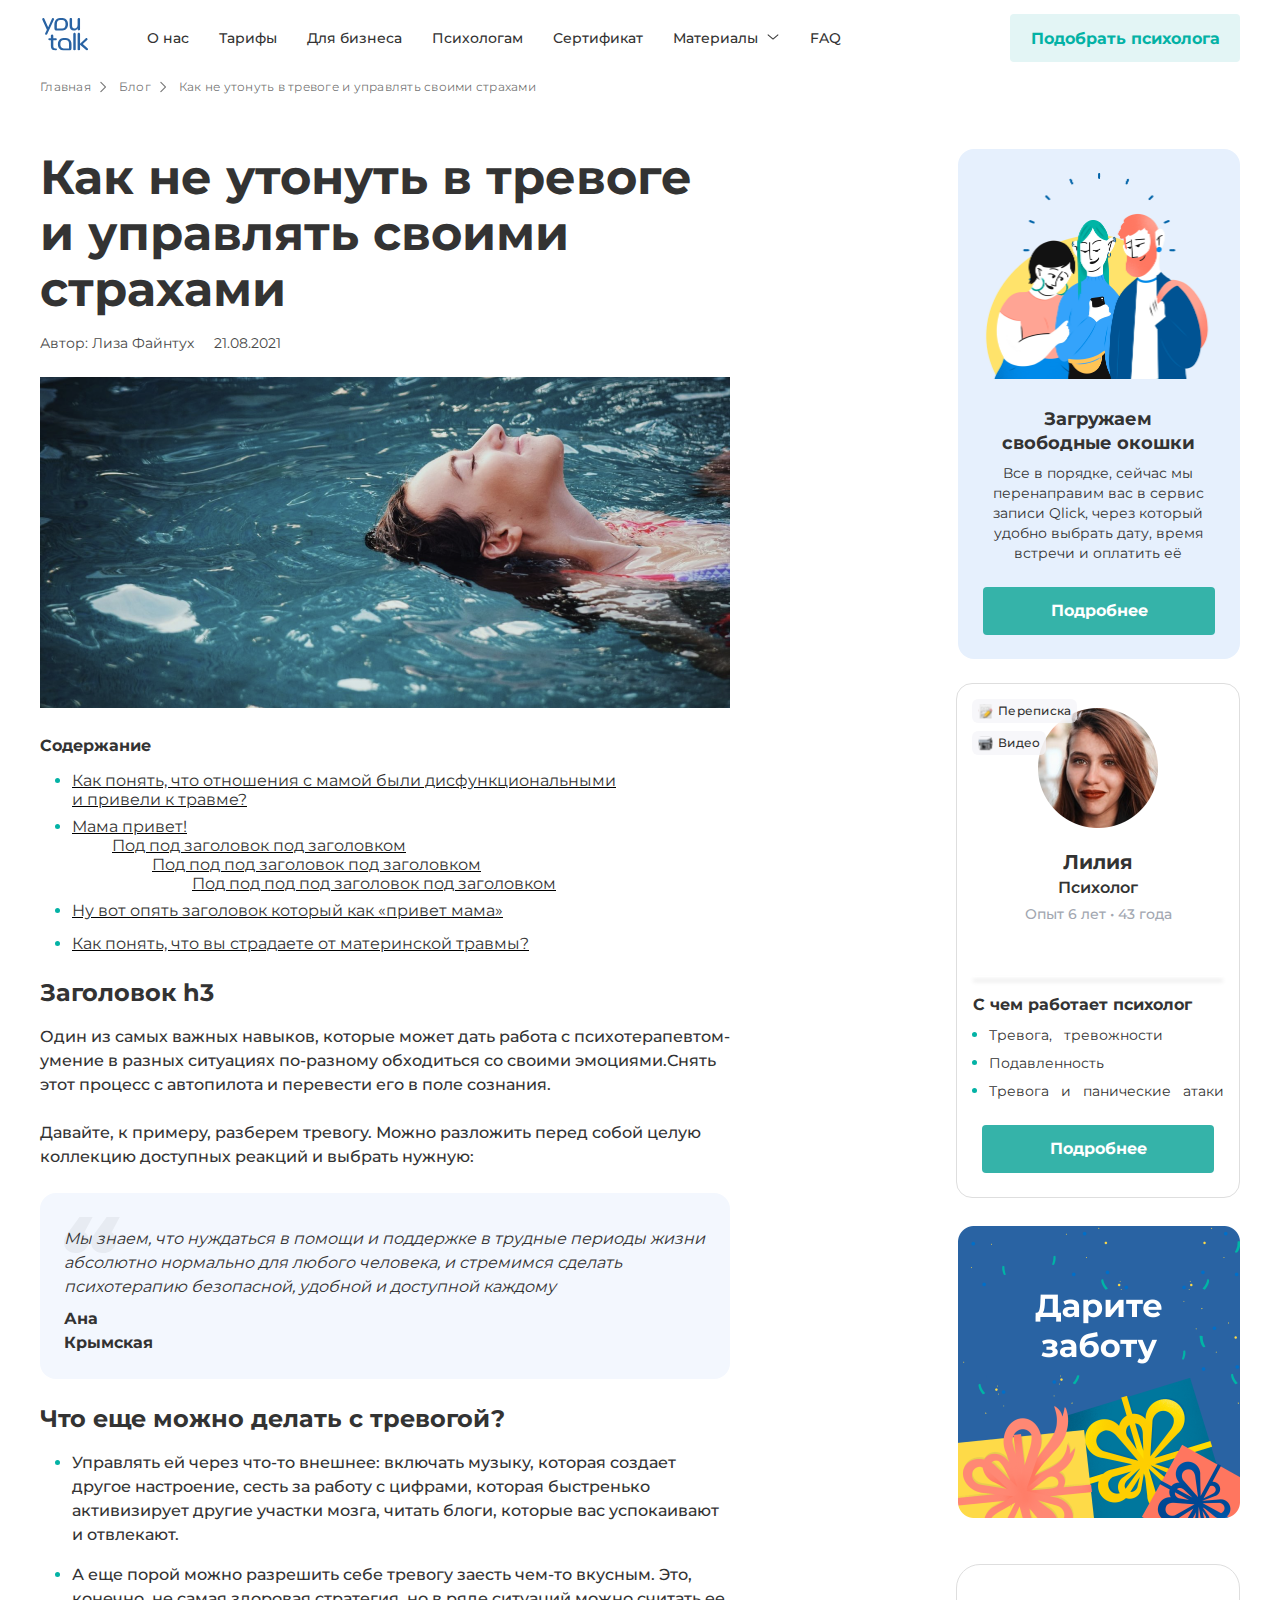
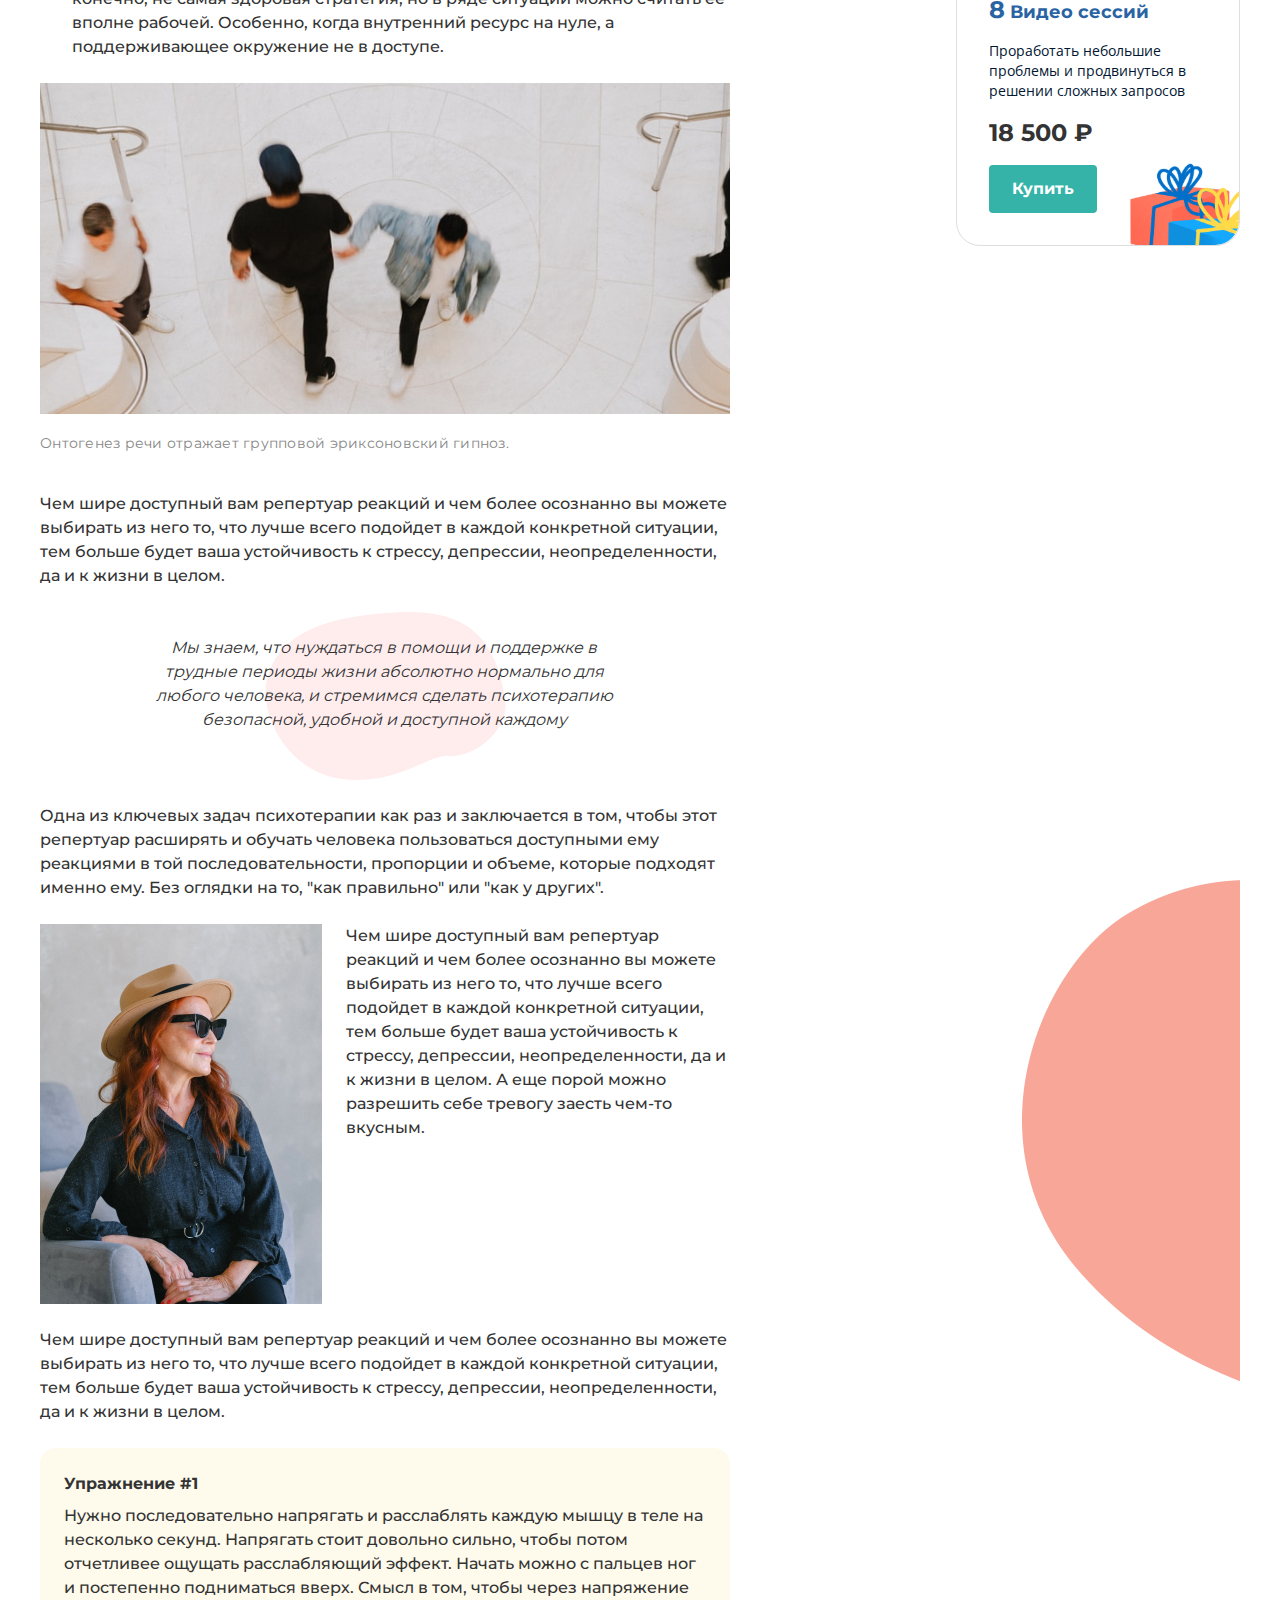
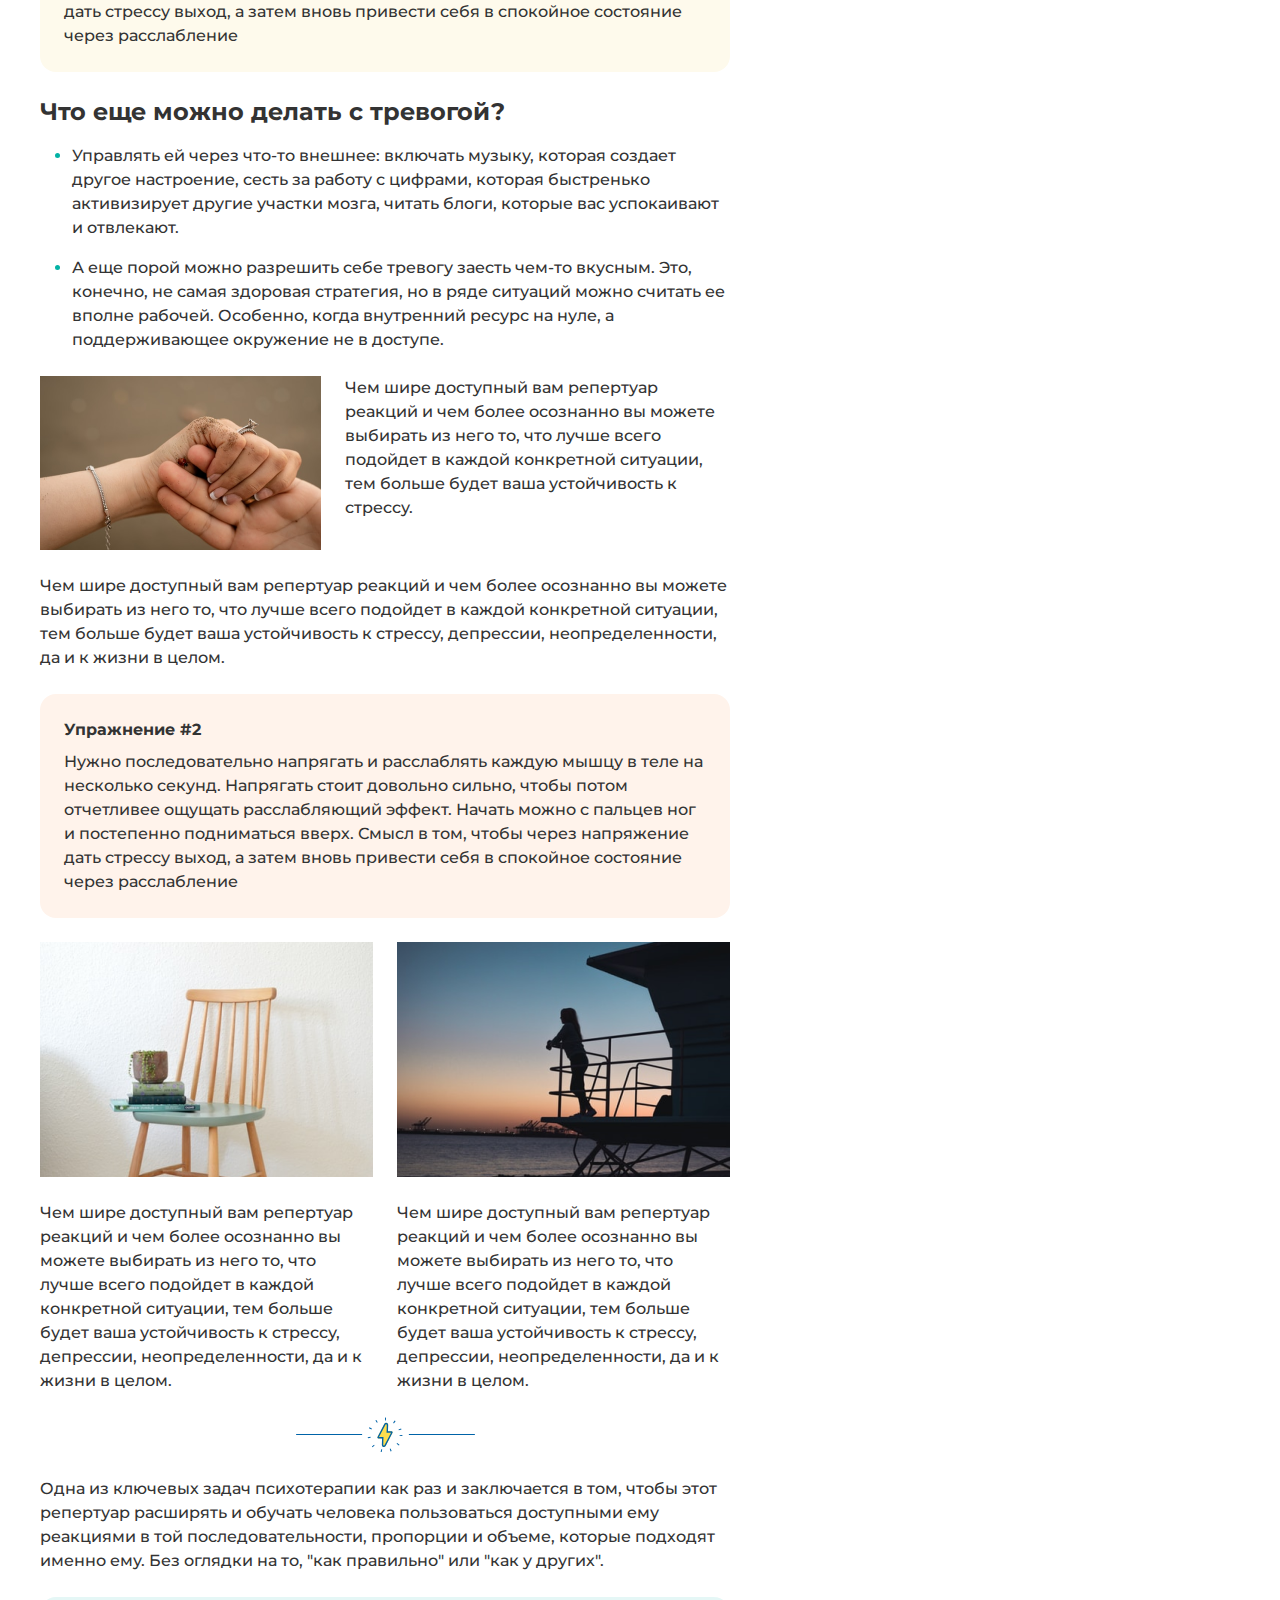
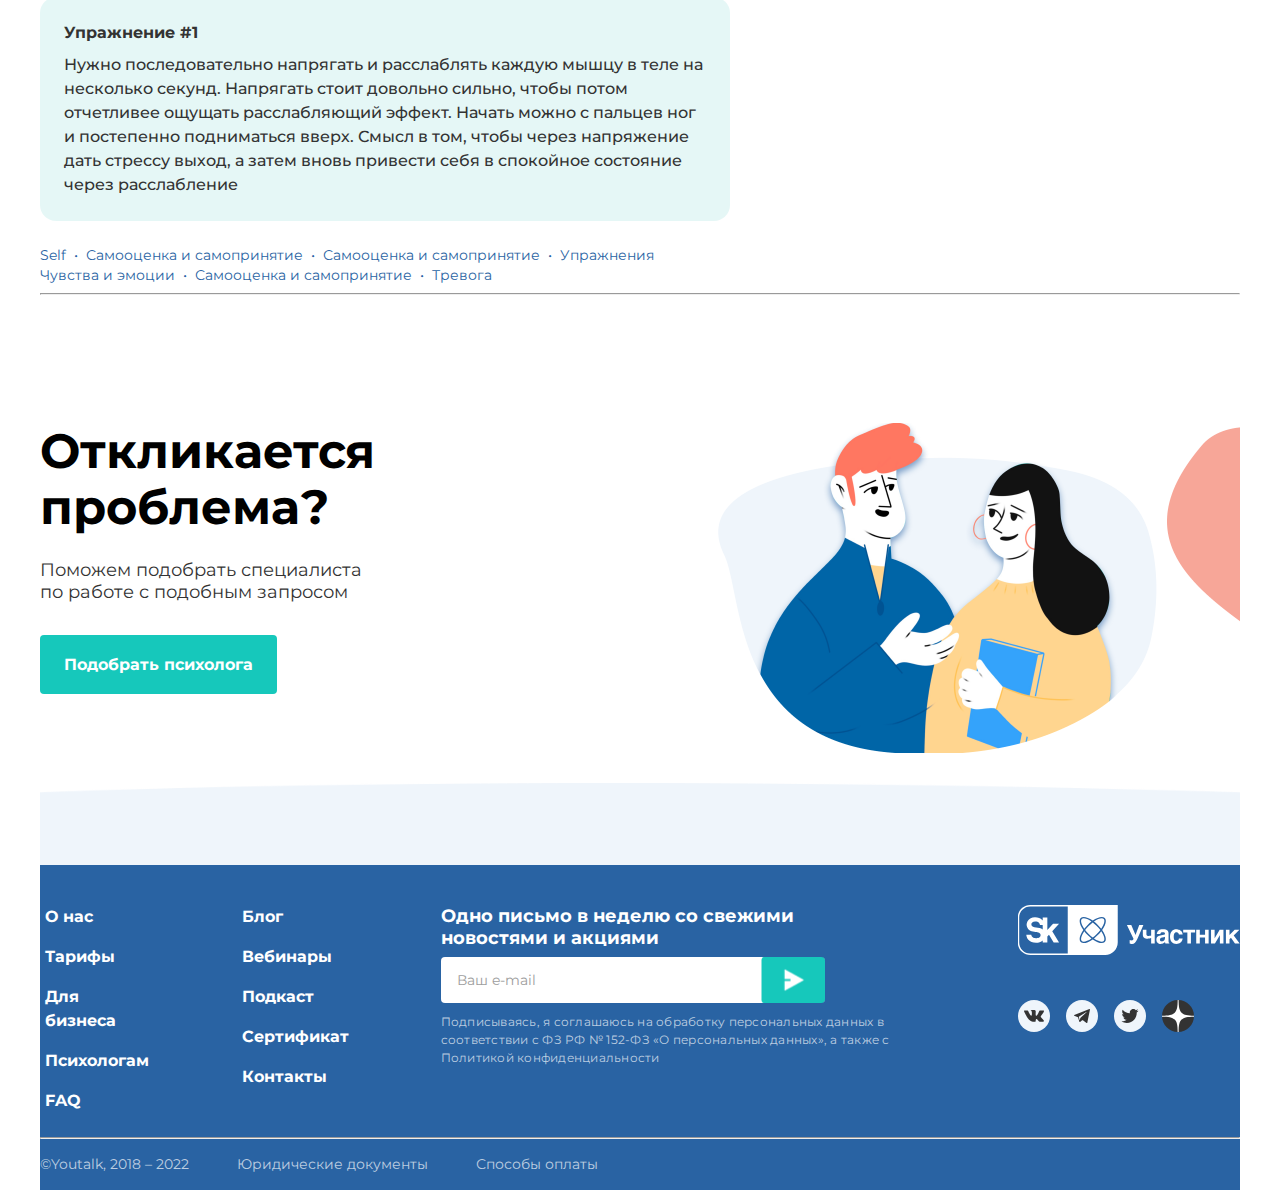
==== commit 27e26f40: "fix bag" ====
--- a/Article/index.html
+++ b/Article/index.html
@@ -88,9 +88,9 @@
                     <div>
                         <ul class="hero__navigation">
                             <li class="hero__navigation-nav"><button
-                                    class="hero__navigation-btn hero__navigation-btn_arrow">Главная</button></li>
-                            <li class="hero__navigation-nav"><button
-                                    class="hero__navigation-btn hero__navigation-btn_arrow">Блог</button></li>
+                                class="hero__navigation-btn hero__navigation-btn_arrow">Главная</button></li>
+                            <li class="hero__navigation-nav"><a href="../Index.html"><button
+                                    class="hero__navigation-btn hero__navigation-btn_arrow">Блог</button></a></li>
                             <li class="hero__navigation-nav"><button
                                     class="hero__navigation-btn hero__navigation-btn3">Как не утонуть в тревоге и
                                     управлять своими страхами</button></li>
